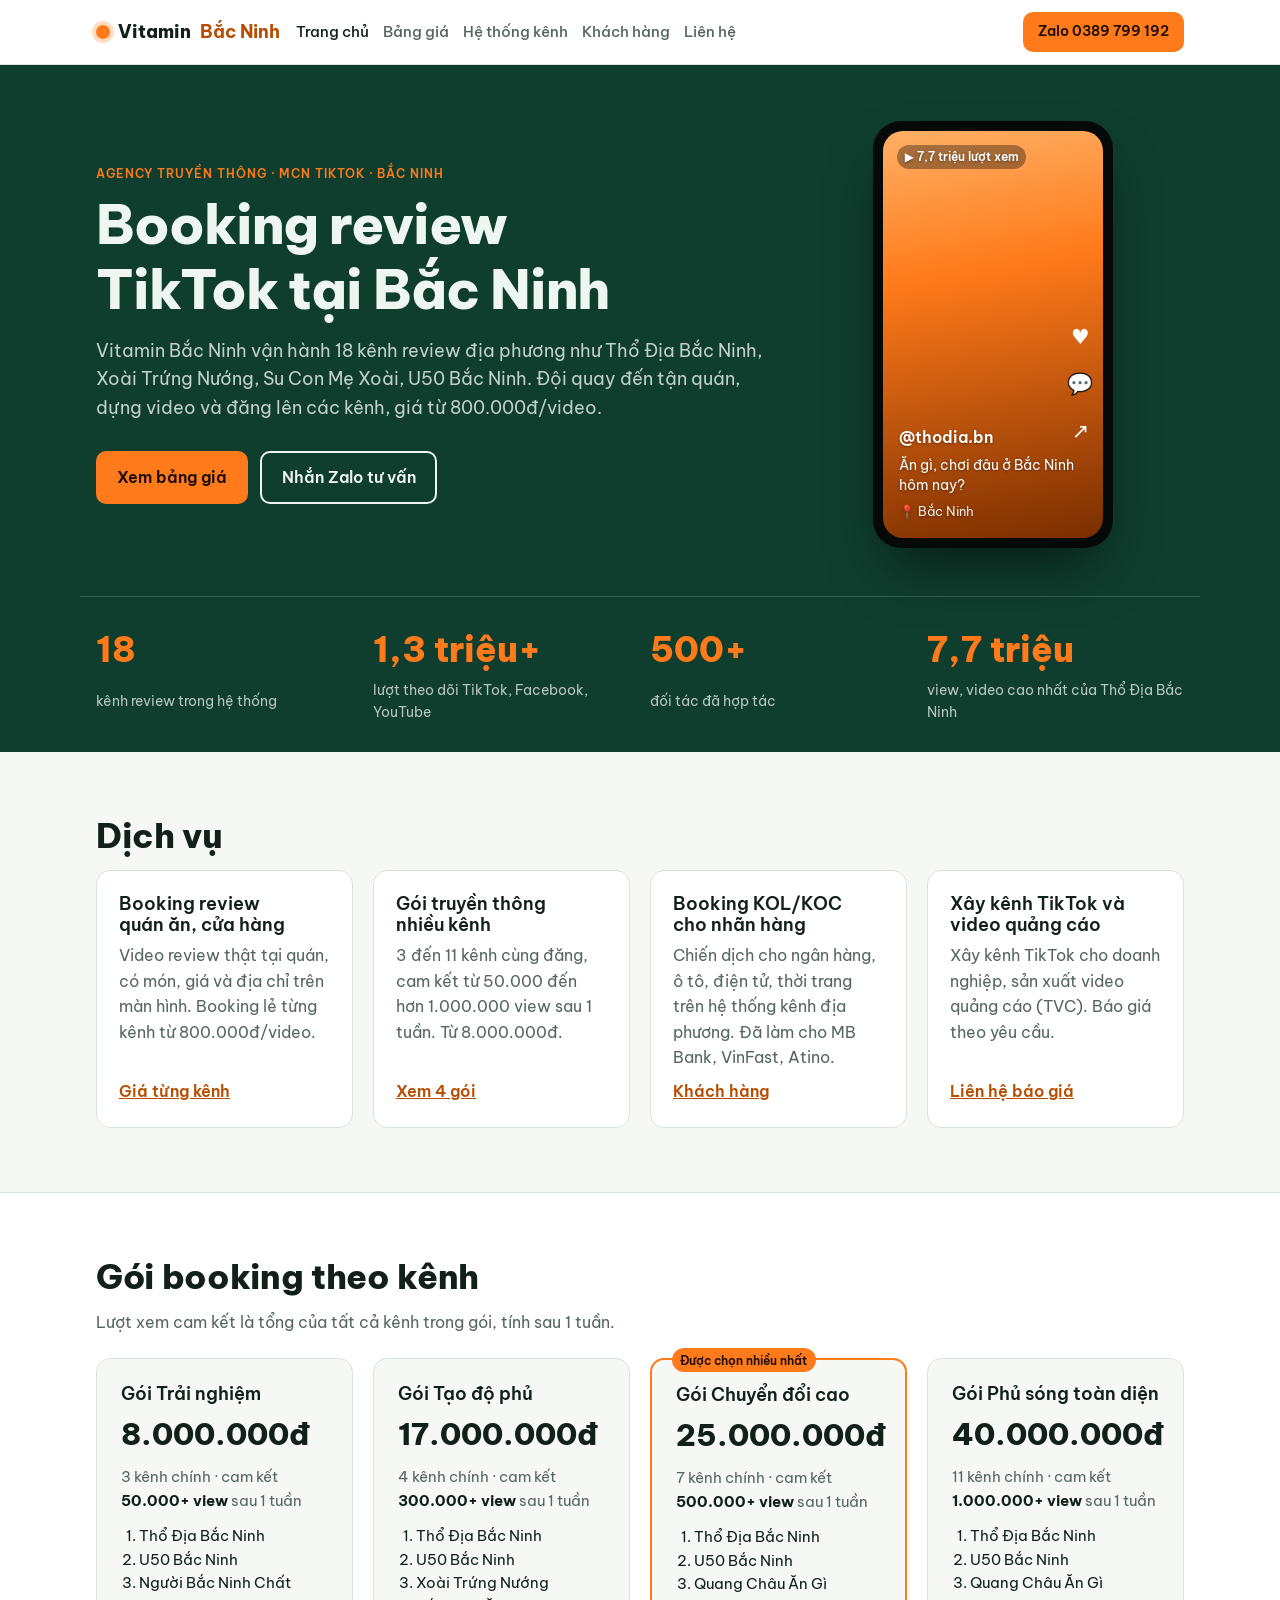
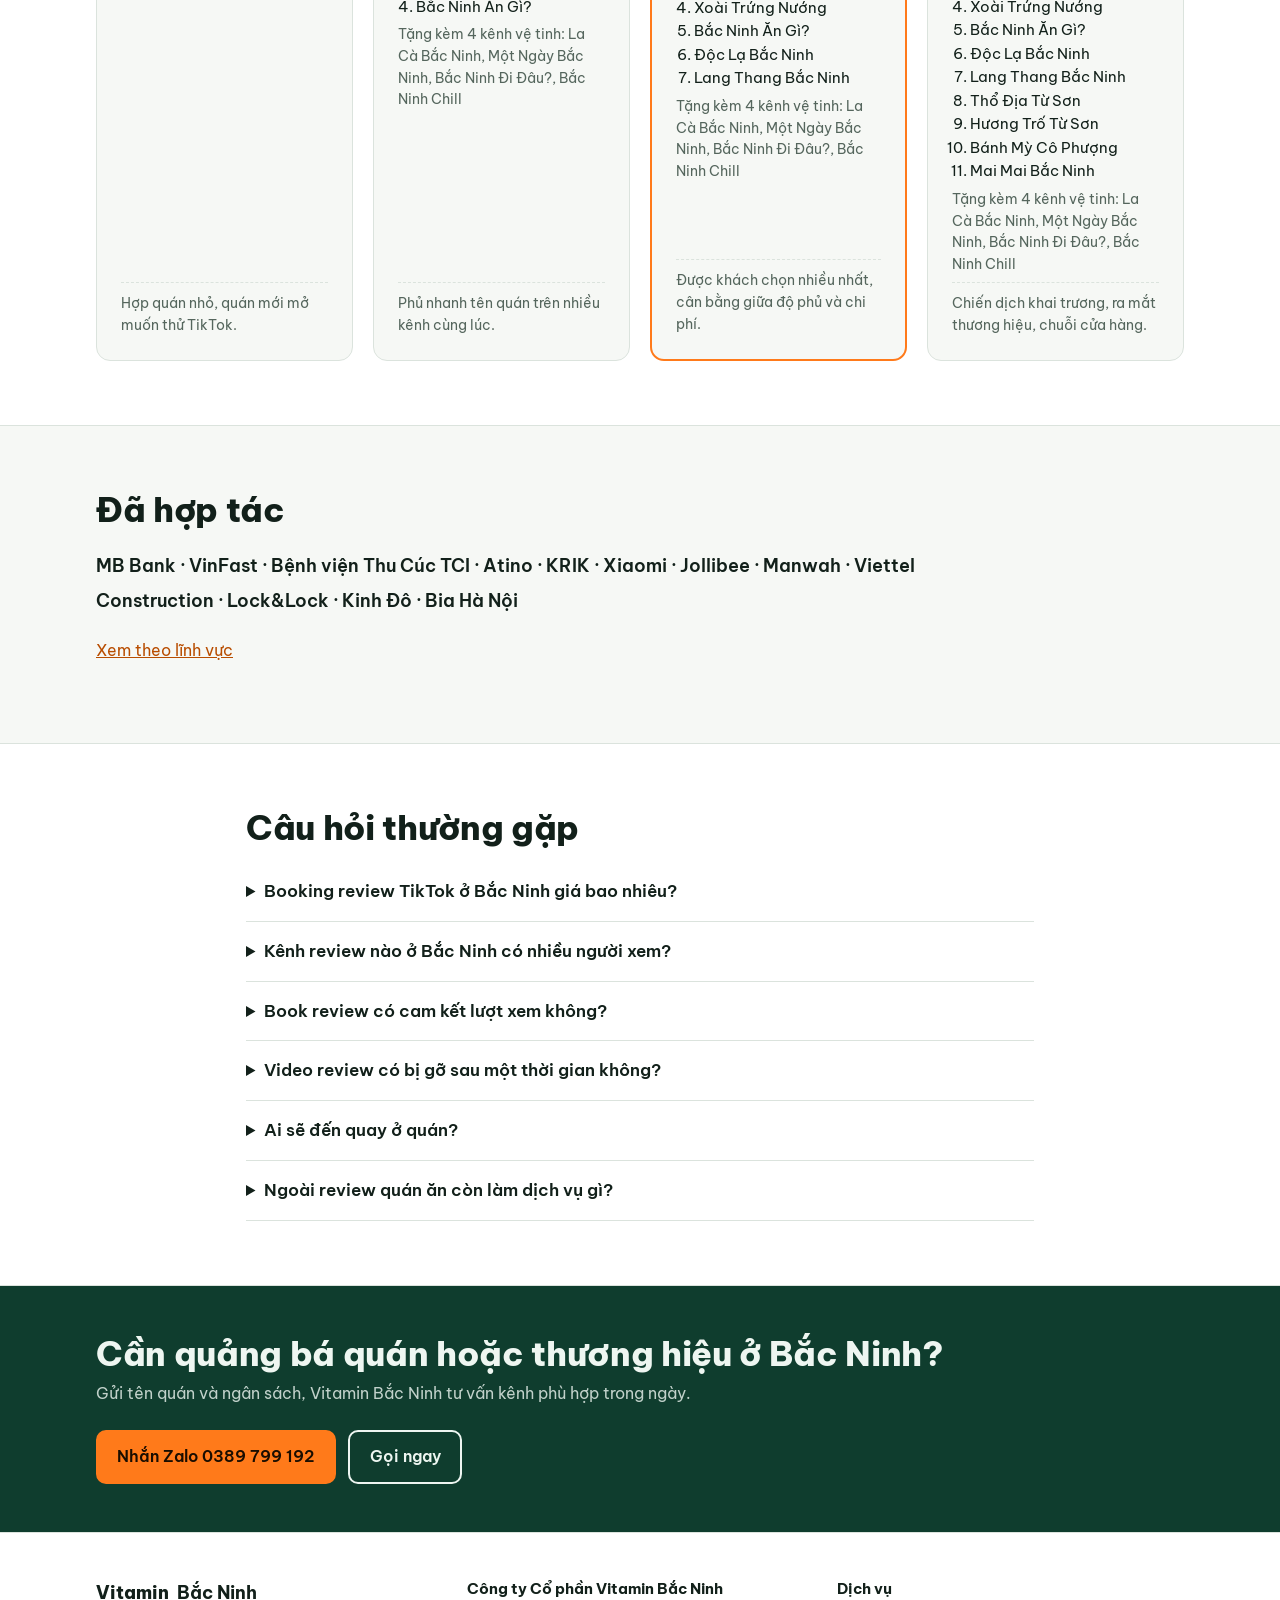
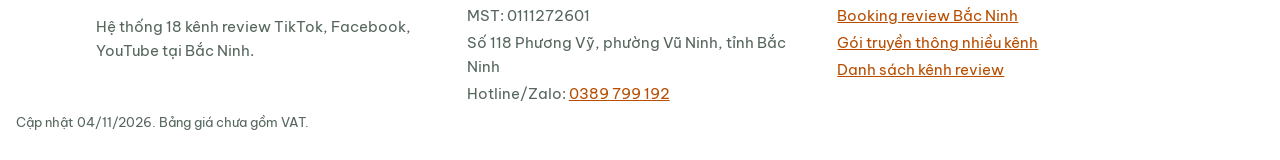
==== index.html @ a38addc0 "Website Vitamin Bắc Ninh: 5 trang, bảng giá, hệ thống kênh, khách hàng, liên hệ Co-Authored-By: Clau" ====
<!doctype html>
<html lang="vi"><head><meta charset="utf-8"><meta name="viewport" content="width=device-width, initial-scale=1, viewport-fit=cover">
<title>Booking review TikTok tại Bắc Ninh | Vitamin Bắc Ninh</title>
<meta name="description" content="Vitamin Bắc Ninh: hệ thống 18 kênh review TikTok tại Bắc Ninh (Thổ Địa Bắc Ninh, Xoài Trứng Nướng, U50). Booking review quán ăn từ 800.000đ, gói nhiều kênh từ 8 triệu. Zalo 0389 799 192.">
<meta name="claude:viewport-fit-sides" content="cover">
<link rel="canonical" href="https://vitaminbacninh.github.io/">
<meta property="og:type" content="website"><meta property="og:title" content="Booking review TikTok tại Bắc Ninh | Vitamin Bắc Ninh"><meta property="og:description" content="Vitamin Bắc Ninh: hệ thống 18 kênh review TikTok tại Bắc Ninh (Thổ Địa Bắc Ninh, Xoài Trứng Nướng, U50). Booking review quán ăn từ 800.000đ, gói nhiều kênh từ 8 triệu. Zalo 0389 799 192."><meta property="og:url" content="https://vitaminbacninh.github.io/"><meta property="og:locale" content="vi_VN">
<link rel="preconnect" href="https://fonts.googleapis.com"><link rel="preconnect" href="https://fonts.gstatic.com" crossorigin><link rel="stylesheet" href="https://fonts.googleapis.com/css2?family=Be+Vietnam+Pro:wght@400;500;600;800&display=swap">
<style>/* Layout: dải ngang toàn chiều rộng, nội dung trong khung 1120px; chữ Be Vietnam Pro */
:root{--bg:#f6f8f5;--panel:#ffffff;--ink:#12201a;--muted:#55665d;--line:#dbe3dd;--green:#0f3d2e;--green-2:#175c44;--citrus:#ff7a1a;--citrus-ink:#b84d00;--on-green:#eef6f1;--font:"Be Vietnam Pro",system-ui,-apple-system,"Segoe UI",Roboto,Arial,sans-serif;color-scheme:light}
@media (prefers-color-scheme:dark){:root:not([data-theme="light"]){--bg:#0d1512;--panel:#14201b;--ink:#e8efea;--muted:#a3b4ab;--line:#26352e;--green:#0b2c21;--green-2:#1f7a5a;--citrus:#ff8a33;--citrus-ink:#ffa45c;--on-green:#e8f3ed;color-scheme:dark}}
:root[data-theme="dark"]{--bg:#0d1512;--panel:#14201b;--ink:#e8efea;--muted:#a3b4ab;--line:#26352e;--green:#0b2c21;--green-2:#1f7a5a;--citrus:#ff8a33;--citrus-ink:#ffa45c;--on-green:#e8f3ed;color-scheme:dark}
*{box-sizing:border-box}
html{-webkit-text-size-adjust:100%}
body{margin:0;background:var(--bg);color:var(--ink);font-family:var(--font);font-size:16px;line-height:1.6}
a{color:var(--citrus-ink)}
a:focus-visible,.btn:focus-visible,summary:focus-visible{outline:2px solid var(--citrus);outline-offset:2px}
.wrap{max-width:1120px;margin:0 auto;padding-left:max(16px,env(safe-area-inset-left,0px));padding-right:max(16px,env(safe-area-inset-right,0px))}
.narrow{max-width:820px}
h1,h2,h3{line-height:1.2;text-wrap:balance;margin:0}
h1{font-size:clamp(2rem,5vw,3.4rem);font-weight:800;letter-spacing:-.02em}
h2{font-size:clamp(1.5rem,3vw,2.1rem);font-weight:800;letter-spacing:-.01em;margin-bottom:.4em}
h3{font-size:1.1rem;font-weight:600}
.eyebrow{text-transform:uppercase;letter-spacing:.08em;font-size:.78rem;font-weight:600;color:var(--citrus-ink);margin:0 0 .6em}
.lead{font-size:1.12rem;color:var(--muted);max-width:62ch;margin:.8em 0 0}
.sub{color:var(--muted);margin:0 0 1.4em;max-width:65ch}
.btn{display:inline-block;background:var(--citrus);color:#1a0d00;font-weight:600;text-decoration:none;padding:.75em 1.2em;border-radius:10px;border:2px solid var(--citrus)}
.btn:hover{filter:brightness(1.05)}
.btn-ghost{background:transparent;color:inherit;border-color:currentColor}
.btn-sm{padding:.45em .9em;font-size:.9rem;white-space:nowrap}
.top{position:sticky;top:env(safe-area-inset-top,0px);z-index:5;background:var(--panel);border-bottom:1px solid var(--line)}
body::before{content:"";position:fixed;inset:0 0 auto;height:env(safe-area-inset-top,0px);z-index:10;background:var(--panel)}
.top-in{display:flex;align-items:center;gap:16px;padding-block:12px;flex-wrap:wrap}
.logo{font-weight:800;font-size:1.15rem;color:var(--ink);text-decoration:none;display:inline-flex;align-items:center;gap:.45em;margin:0}
.logo b{color:var(--citrus-ink)}
.dot{width:14px;height:14px;border-radius:50%;background:var(--citrus);box-shadow:0 0 0 4px color-mix(in srgb,var(--citrus) 25%,transparent)}
.top nav{display:flex;gap:4px 14px;flex-wrap:wrap;flex:1;min-width:0}
.top nav a{white-space:nowrap;color:var(--muted);text-decoration:none;font-weight:500;font-size:.95rem}
.top nav a[aria-current="page"],.top nav a:hover{color:var(--ink)}
@media (max-width:720px){.top-in{gap:8px 12px}.top nav{order:3;flex-basis:100%;overflow-x:auto;flex-wrap:nowrap;padding-bottom:4px}.top-in .btn-sm{margin-left:auto;font-size:.82rem;padding:.4em .7em}.logo{font-size:1rem}}
.hero{background:var(--green);color:var(--on-green);padding-block:56px 0}
.hero-in{display:grid;grid-template-columns:minmax(0,1.4fr) minmax(0,.8fr);gap:40px;align-items:center}
.hero .lead{color:color-mix(in srgb,var(--on-green) 80%,transparent)}
.hero .eyebrow{color:var(--citrus)}
.hero-act{display:flex;gap:12px;flex-wrap:wrap;margin-top:28px}
.hero .btn-ghost{color:var(--on-green)}
.phone{justify-self:center;width:min(240px,100%);aspect-ratio:9/16;max-width:100%;border-radius:28px;padding:10px;background:#050a08;box-shadow:0 30px 60px -20px rgba(0,0,0,.6)}
.phone-screen{position:relative;height:100%;border-radius:20px;background:linear-gradient(170deg,#ffb066 0%,#ff7a1a 35%,#7a2e00 100%);color:#fff;padding:16px;display:flex;flex-direction:column;justify-content:flex-end;gap:6px;overflow:hidden}
.phone-screen p{margin:0;text-shadow:0 1px 3px rgba(0,0,0,.4)}
.ph-handle{font-weight:600}.ph-cap{font-size:.9rem;line-height:1.35}.ph-loc{font-size:.8rem;opacity:.9}
.ph-views{position:absolute;top:14px;left:14px;font-size:.75rem;font-weight:600;background:rgba(0,0,0,.35);padding:.2em .6em;border-radius:999px}
.ph-side{position:absolute;right:10px;bottom:90px;list-style:none;margin:0;padding:0;display:grid;gap:14px;font-size:1.3rem;text-align:center}
.stats{list-style:none;margin:48px auto 0;padding:24px max(16px,env(safe-area-inset-right,0px)) 28px max(16px,env(safe-area-inset-left,0px));max-width:1120px;display:grid;grid-template-columns:repeat(4,minmax(0,1fr));gap:20px;border-top:1px solid color-mix(in srgb,var(--on-green) 18%,transparent)}
.stats li{display:grid;gap:2px}
.stats b{font-size:clamp(1.5rem,3vw,2.2rem);font-weight:800;color:var(--citrus);font-variant-numeric:tabular-nums}
.stats span{font-size:.88rem;color:color-mix(in srgb,var(--on-green) 75%,transparent)}
@media (max-width:820px){.hero-in{grid-template-columns:1fr}.phone{width:200px}.stats{grid-template-columns:repeat(2,minmax(0,1fr))}}
.sec{padding-block:64px}
.sec.alt{background:var(--panel);border-block:1px solid var(--line)}
.pagehead{background:var(--green);color:var(--on-green);padding-block:56px 48px}
.pagehead .lead{color:color-mix(in srgb,var(--on-green) 80%,transparent)}
.pagehead .eyebrow{color:var(--citrus)}
.svc{display:grid;grid-template-columns:repeat(auto-fit,minmax(min(100%,240px),1fr));gap:20px}
.svc article{display:flex;flex-direction:column;gap:8px;padding:22px;border:1px solid var(--line);border-radius:14px;background:var(--panel)}
.sec.alt .svc article{background:var(--bg)}
.svc p{margin:0;color:var(--muted)}
.svc a{margin-top:auto;font-weight:600}
.pkgs{display:grid;grid-template-columns:repeat(auto-fit,minmax(min(100%,240px),1fr));gap:20px;align-items:stretch}
.pkg{position:relative;display:flex;flex-direction:column;gap:6px;padding:24px;border:1px solid var(--line);border-radius:14px;background:var(--bg)}
.sec:not(.alt) .pkg{background:var(--panel)}
.pkg.hot{border:2px solid var(--citrus)}
.tag{position:absolute;top:-12px;left:20px;background:var(--citrus);color:#1a0d00;font-size:.75rem;font-weight:600;padding:.2em .7em;border-radius:999px}
.price{font-size:1.9rem;font-weight:800;margin:0;font-variant-numeric:tabular-nums}
.meta{margin:0;color:var(--muted);font-size:.92rem}
.meta b{color:var(--ink)}
.chans{margin:.4em 0 0;padding-left:1.2em;font-size:.92rem}
.sat,.note{margin:0;font-size:.85rem;color:var(--muted)}
.note{margin-top:auto;padding-top:10px;border-top:1px dashed var(--line)}
.brands{font-size:1.15rem;font-weight:600;line-height:1.9;max-width:900px}
.faq details{border-bottom:1px solid var(--line);padding:16px 0}
.faq summary{cursor:pointer;font-weight:600;font-size:1.05rem}
.faq p{margin:.6em 0 0;color:var(--muted)}
.cta{background:var(--green);color:var(--on-green);padding-block:48px}
.cta-in{display:flex;gap:24px;align-items:center;justify-content:space-between;flex-wrap:wrap}
.cta h2{margin:0}.cta p{margin:.4em 0 0;color:color-mix(in srgb,var(--on-green) 80%,transparent)}
.cta-act{display:flex;gap:12px;flex-wrap:wrap}
.cta .btn-ghost{color:var(--on-green)}
.tbl{overflow-x:auto;border:1px solid var(--line);border-radius:12px;background:var(--panel)}
table{border-collapse:collapse;width:100%;font-size:.95rem}
th,td{padding:10px 14px;text-align:left;border-bottom:1px solid var(--line);vertical-align:top}
th{font-weight:600;color:var(--muted);font-size:.85rem;background:var(--bg);white-space:nowrap}
tbody tr:last-child td{border-bottom:0}
.num{text-align:right;font-variant-numeric:tabular-nums;white-space:nowrap}
.steps{list-style:none;counter-reset:s;margin:0;padding:0;display:grid;grid-template-columns:repeat(auto-fit,minmax(min(100%,220px),1fr));gap:20px}
.steps li{counter-increment:s;display:grid;gap:6px;padding:20px;border-left:3px solid var(--citrus);background:var(--panel)}
.steps li::before{content:"Bước " counter(s);font-size:.78rem;font-weight:600;color:var(--citrus-ink);text-transform:uppercase;letter-spacing:.06em}
.steps span{color:var(--muted)}
.feat{display:grid;grid-template-columns:repeat(auto-fit,minmax(min(100%,220px),1fr));gap:20px;margin-bottom:48px}
.feat article{padding:20px;border:1px solid var(--line);border-radius:14px;background:var(--panel)}
.feat p{margin:.3em 0 0;color:var(--muted);font-size:.92rem}
.big{font-size:2rem;font-weight:800;color:var(--ink)!important;margin:.2em 0!important;font-variant-numeric:tabular-nums}
.contact{display:grid;grid-template-columns:repeat(auto-fit,minmax(min(100%,240px),1fr));gap:20px;margin-bottom:40px}
.card{padding:22px;border:1px solid var(--line);border-radius:14px;background:var(--panel)}
.card p{margin:.4em 0 0}
.big a{color:inherit;text-decoration:none}
.list{padding-left:1.2em}
.foot{background:var(--panel);border-top:1px solid var(--line);padding-block:40px 24px;font-size:.92rem;color:var(--muted)}
.foot-in{display:grid;grid-template-columns:repeat(auto-fit,minmax(min(100%,240px),1fr));gap:24px}
.foot p{margin:.25em 0}.foot b{color:var(--ink)}
.fine{margin-top:24px;font-size:.8rem}
@media (prefers-reduced-motion:no-preference){.btn{transition:filter .15s}}
</style>
<script type="application/ld+json">{"@context": "https://schema.org", "@type": ["LocalBusiness", "ProfessionalService"], "@id": "https://vitaminbacninh.github.io/#org", "name": "Vitamin Bắc Ninh", "legalName": "Công ty Cổ phần Vitamin Bắc Ninh", "taxID": "0111272601", "url": "https://vitaminbacninh.github.io/", "telephone": "+84389799192", "description": "Vitamin Bắc Ninh vận hành hệ thống 18 kênh review TikTok, Facebook, YouTube tại Bắc Ninh, nhận booking review quán ăn, cửa hàng, booking KOL/KOC, xây kênh và sản xuất video quảng cáo.", "address": {"@type": "PostalAddress", "streetAddress": "Số 118 Phương Vỹ, phường Vũ Ninh", "addressRegion": "Bắc Ninh", "addressCountry": "VN"}, "areaServed": ["Bắc Ninh", "Từ Sơn", "Tiên Du", "Yên Phong", "Quế Võ", "Việt Yên"], "priceRange": "800.000đ – 40.000.000đ", "sameAs": ["https://www.tiktok.com/@thodia.bn", "https://www.tiktok.com/@bacninhangii"]}</script>
<script type="application/ld+json">{"@context": "https://schema.org", "@type": "FAQPage", "mainEntity": [{"@type": "Question", "name": "Booking review TikTok ở Bắc Ninh giá bao nhiêu?", "acceptedAnswer": {"@type": "Answer", "text": "Tại Vitamin Bắc Ninh, booking lẻ một kênh từ 800.000đ đến 10.000.000đ/video tùy độ lớn của kênh. Kênh lớn nhất là Thổ Địa Bắc Ninh, 6.000.000đ/video. Gói nhiều kênh cùng đăng từ 8.000.000đ (3 kênh) đến 40.000.000đ (11 kênh chính và 4 kênh vệ tinh)."}}, {"@type": "Question", "name": "Kênh review nào ở Bắc Ninh có nhiều người xem?", "acceptedAnswer": {"@type": "Answer", "text": "Hệ thống Vitamin Bắc Ninh có các kênh Thổ Địa Bắc Ninh (203K follower TikTok, 250K Facebook), Xoài Trứng Nướng (309K TikTok), Su Con Mẹ Xoài (163K TikTok) và U50 Bắc Ninh. Thổ Địa Bắc Ninh có 25 video trên 1 triệu lượt xem, video cao nhất 7,7 triệu lượt xem."}}, {"@type": "Question", "name": "Book review có cam kết lượt xem không?", "acceptedAnswer": {"@type": "Answer", "text": "Có, với booking theo gói. Lượt xem cam kết là tổng của tất cả kênh trong gói, tính sau 1 tuần: gói 8 triệu từ 50.000 view, gói 17 triệu từ 300.000 view, gói 25 triệu từ 500.000 view, gói 40 triệu từ 1.000.000 view."}}, {"@type": "Question", "name": "Video review có bị gỡ sau một thời gian không?", "acceptedAnswer": {"@type": "Answer", "text": "Không. Video đăng trên kênh được giữ lâu dài, người xem vẫn tìm thấy quán qua video sau nhiều tháng."}}, {"@type": "Question", "name": "Ai sẽ đến quay ở quán?", "acceptedAnswer": {"@type": "Answer", "text": "Đội quay của Vitamin Bắc Ninh đến tận quán, quay món ăn, không gian, giá và đường đến, sau đó dựng video và đăng lên các kênh đã chọn. Chủ quán duyệt video trước khi đăng."}}, {"@type": "Question", "name": "Ngoài review quán ăn còn làm dịch vụ gì?", "acceptedAnswer": {"@type": "Answer", "text": "Vitamin Bắc Ninh nhận booking KOL/KOC cho nhãn hàng, xây kênh TikTok cho doanh nghiệp và sản xuất video quảng cáo (TVC). Liên hệ hotline/Zalo 0389 799 192 để nhận báo giá."}}]}</script>
</head><body>
<header class="top"><div class="wrap top-in">
<a class="logo" href="index.html"><span class="dot" aria-hidden="true"></span>Vitamin <b>Bắc Ninh</b></a>
<nav aria-label="Menu chính"><a href="index.html" aria-current="page">Trang chủ</a><a href="bang-gia.html">Bảng giá</a><a href="he-thong-kenh.html">Hệ thống kênh</a><a href="khach-hang.html">Khách hàng</a><a href="lien-he.html">Liên hệ</a></nav>
<a class="btn btn-sm" href="https://zalo.me/0389799192" rel="noopener">Zalo 0389 799 192</a>
</div></header>
<main><section class="hero"><div class="wrap hero-in">
<div class="hero-copy">
<p class="eyebrow">Agency truyền thông · MCN TikTok · Bắc Ninh</p>
<h1>Booking review TikTok tại Bắc Ninh</h1>
<p class="lead">Vitamin Bắc Ninh vận hành 18 kênh review địa phương như Thổ Địa Bắc Ninh, Xoài Trứng Nướng, Su Con Mẹ Xoài, U50 Bắc Ninh. Đội quay đến tận quán, dựng video và đăng lên các kênh, giá từ 800.000đ/video.</p>
<div class="hero-act"><a class="btn" href="bang-gia.html">Xem bảng giá</a><a class="btn btn-ghost" href="https://zalo.me/0389799192" rel="noopener">Nhắn Zalo tư vấn</a></div>
</div>
<div class="phone" aria-hidden="true"><div class="phone-screen">
<p class="ph-handle">@thodia.bn</p>
<p class="ph-cap">Ăn gì, chơi đâu ở Bắc Ninh hôm nay?</p>
<p class="ph-loc">📍 Bắc Ninh</p>
<ul class="ph-side"><li>♥</li><li>💬</li><li>↗</li></ul>
<p class="ph-views">▶ 7,7 triệu lượt xem</p>
</div></div>
</div><ul class="stats">
<li><b>18</b><span>kênh review trong hệ thống</span></li>
<li><b>1,3 triệu+</b><span>lượt theo dõi TikTok, Facebook, YouTube</span></li>
<li><b>500+</b><span>đối tác đã hợp tác</span></li>
<li><b>7,7 triệu</b><span>view, video cao nhất của Thổ Địa Bắc Ninh</span></li>
</ul></section>

<section class="sec"><div class="wrap">
<h2>Dịch vụ</h2>
<div class="svc">
<article><h3>Booking review quán ăn, cửa hàng</h3><p>Video review thật tại quán, có món, giá và địa chỉ trên màn hình. Booking lẻ từng kênh từ 800.000đ/video.</p><a href="bang-gia.html#le">Giá từng kênh</a></article>
<article><h3>Gói truyền thông nhiều kênh</h3><p>3 đến 11 kênh cùng đăng, cam kết từ 50.000 đến hơn 1.000.000 view sau 1 tuần. Từ 8.000.000đ.</p><a href="bang-gia.html#goi">Xem 4 gói</a></article>
<article><h3>Booking KOL/KOC cho nhãn hàng</h3><p>Chiến dịch cho ngân hàng, ô tô, điện tử, thời trang trên hệ thống kênh địa phương. Đã làm cho MB Bank, VinFast, Atino.</p><a href="khach-hang.html">Khách hàng</a></article>
<article><h3>Xây kênh TikTok và video quảng cáo</h3><p>Xây kênh TikTok cho doanh nghiệp, sản xuất video quảng cáo (TVC). Báo giá theo yêu cầu.</p><a href="lien-he.html">Liên hệ báo giá</a></article>
</div></div></section>

<section class="sec alt" id="goi"><div class="wrap">
<h2>Gói booking theo kênh</h2>
<p class="sub">Lượt xem cam kết là tổng của tất cả kênh trong gói, tính sau 1 tuần.</p>
<div class="pkgs"><article class="pkg">
<h3>Gói Trải nghiệm</h3>
<p class="price">8.000.000đ</p>
<p class="meta">3 kênh chính · cam kết <b>50.000+ view</b> sau 1 tuần</p>
<ol class="chans"><li>Thổ Địa Bắc Ninh</li><li>U50 Bắc Ninh</li><li>Người Bắc Ninh Chất</li></ol>
<p class="note">Hợp quán nhỏ, quán mới mở muốn thử TikTok.</p>
</article><article class="pkg">
<h3>Gói Tạo độ phủ</h3>
<p class="price">17.000.000đ</p>
<p class="meta">4 kênh chính · cam kết <b>300.000+ view</b> sau 1 tuần</p>
<ol class="chans"><li>Thổ Địa Bắc Ninh</li><li>U50 Bắc Ninh</li><li>Xoài Trứng Nướng</li><li>Bắc Ninh Ăn Gì?</li></ol><p class="sat">Tặng kèm 4 kênh vệ tinh: La Cà Bắc Ninh, Một Ngày Bắc Ninh, Bắc Ninh Đi Đâu?, Bắc Ninh Chill</p>
<p class="note">Phủ nhanh tên quán trên nhiều kênh cùng lúc.</p>
</article><article class="pkg hot"><span class="tag">Được chọn nhiều nhất</span>
<h3>Gói Chuyển đổi cao</h3>
<p class="price">25.000.000đ</p>
<p class="meta">7 kênh chính · cam kết <b>500.000+ view</b> sau 1 tuần</p>
<ol class="chans"><li>Thổ Địa Bắc Ninh</li><li>U50 Bắc Ninh</li><li>Quang Châu Ăn Gì</li><li>Xoài Trứng Nướng</li><li>Bắc Ninh Ăn Gì?</li><li>Độc Lạ Bắc Ninh</li><li>Lang Thang Bắc Ninh</li></ol><p class="sat">Tặng kèm 4 kênh vệ tinh: La Cà Bắc Ninh, Một Ngày Bắc Ninh, Bắc Ninh Đi Đâu?, Bắc Ninh Chill</p>
<p class="note">Được khách chọn nhiều nhất, cân bằng giữa độ phủ và chi phí.</p>
</article><article class="pkg">
<h3>Gói Phủ sóng toàn diện</h3>
<p class="price">40.000.000đ</p>
<p class="meta">11 kênh chính · cam kết <b>1.000.000+ view</b> sau 1 tuần</p>
<ol class="chans"><li>Thổ Địa Bắc Ninh</li><li>U50 Bắc Ninh</li><li>Quang Châu Ăn Gì</li><li>Xoài Trứng Nướng</li><li>Bắc Ninh Ăn Gì?</li><li>Độc Lạ Bắc Ninh</li><li>Lang Thang Bắc Ninh</li><li>Thổ Địa Từ Sơn</li><li>Hương Trố Từ Sơn</li><li>Bánh Mỳ Cô Phượng</li><li>Mai Mai Bắc Ninh</li></ol><p class="sat">Tặng kèm 4 kênh vệ tinh: La Cà Bắc Ninh, Một Ngày Bắc Ninh, Bắc Ninh Đi Đâu?, Bắc Ninh Chill</p>
<p class="note">Chiến dịch khai trương, ra mắt thương hiệu, chuỗi cửa hàng.</p>
</article></div>
</div></section>

<section class="sec"><div class="wrap">
<h2>Đã hợp tác</h2>
<p class="brands">MB Bank · VinFast · Bệnh viện Thu Cúc TCI · Atino · KRIK · Xiaomi · Jollibee · Manwah · Viettel Construction · Lock&amp;Lock · Kinh Đô · Bia Hà Nội</p>
<p><a href="khach-hang.html">Xem theo lĩnh vực</a></p>
</div></section>

<section class="sec alt"><div class="wrap narrow">
<h2>Câu hỏi thường gặp</h2>
<div class="faq"><details><summary>Booking review TikTok ở Bắc Ninh giá bao nhiêu?</summary><p>Tại Vitamin Bắc Ninh, booking lẻ một kênh từ 800.000đ đến 10.000.000đ/video tùy độ lớn của kênh. Kênh lớn nhất là Thổ Địa Bắc Ninh, 6.000.000đ/video. Gói nhiều kênh cùng đăng từ 8.000.000đ (3 kênh) đến 40.000.000đ (11 kênh chính và 4 kênh vệ tinh).</p></details><details><summary>Kênh review nào ở Bắc Ninh có nhiều người xem?</summary><p>Hệ thống Vitamin Bắc Ninh có các kênh Thổ Địa Bắc Ninh (203K follower TikTok, 250K Facebook), Xoài Trứng Nướng (309K TikTok), Su Con Mẹ Xoài (163K TikTok) và U50 Bắc Ninh. Thổ Địa Bắc Ninh có 25 video trên 1 triệu lượt xem, video cao nhất 7,7 triệu lượt xem.</p></details><details><summary>Book review có cam kết lượt xem không?</summary><p>Có, với booking theo gói. Lượt xem cam kết là tổng của tất cả kênh trong gói, tính sau 1 tuần: gói 8 triệu từ 50.000 view, gói 17 triệu từ 300.000 view, gói 25 triệu từ 500.000 view, gói 40 triệu từ 1.000.000 view.</p></details><details><summary>Video review có bị gỡ sau một thời gian không?</summary><p>Không. Video đăng trên kênh được giữ lâu dài, người xem vẫn tìm thấy quán qua video sau nhiều tháng.</p></details><details><summary>Ai sẽ đến quay ở quán?</summary><p>Đội quay của Vitamin Bắc Ninh đến tận quán, quay món ăn, không gian, giá và đường đến, sau đó dựng video và đăng lên các kênh đã chọn. Chủ quán duyệt video trước khi đăng.</p></details><details><summary>Ngoài review quán ăn còn làm dịch vụ gì?</summary><p>Vitamin Bắc Ninh nhận booking KOL/KOC cho nhãn hàng, xây kênh TikTok cho doanh nghiệp và sản xuất video quảng cáo (TVC). Liên hệ hotline/Zalo 0389 799 192 để nhận báo giá.</p></details></div>
</div></section>
<section class="cta"><div class="wrap cta-in">
<div><h2>Cần quảng bá quán hoặc thương hiệu ở Bắc Ninh?</h2><p>Gửi tên quán và ngân sách, Vitamin Bắc Ninh tư vấn kênh phù hợp trong ngày.</p></div>
<div class="cta-act"><a class="btn" href="https://zalo.me/0389799192" rel="noopener">Nhắn Zalo 0389 799 192</a><a class="btn btn-ghost" href="tel:+84389799192">Gọi ngay</a></div>
</div></section></main>
<footer class="foot"><div class="wrap foot-in">
<div><p class="logo">Vitamin <b>Bắc Ninh</b></p><p>Hệ thống 18 kênh review TikTok, Facebook, YouTube tại Bắc Ninh.</p></div>
<div><p><b>Công ty Cổ phần Vitamin Bắc Ninh</b></p><p>MST: 0111272601</p><p>Số 118 Phương Vỹ, phường Vũ Ninh, tỉnh Bắc Ninh</p><p>Hotline/Zalo: <a href="tel:+84389799192">0389 799 192</a></p></div>
<div><p><b>Dịch vụ</b></p><p><a href="bang-gia.html">Booking review Bắc Ninh</a></p><p><a href="bang-gia.html#goi">Gói truyền thông nhiều kênh</a></p><p><a href="he-thong-kenh.html">Danh sách kênh review</a></p></div>
</div><p class="wrap fine">Cập nhật 04/11/2026. Bảng giá chưa gồm VAT.</p></footer>
</body></html>
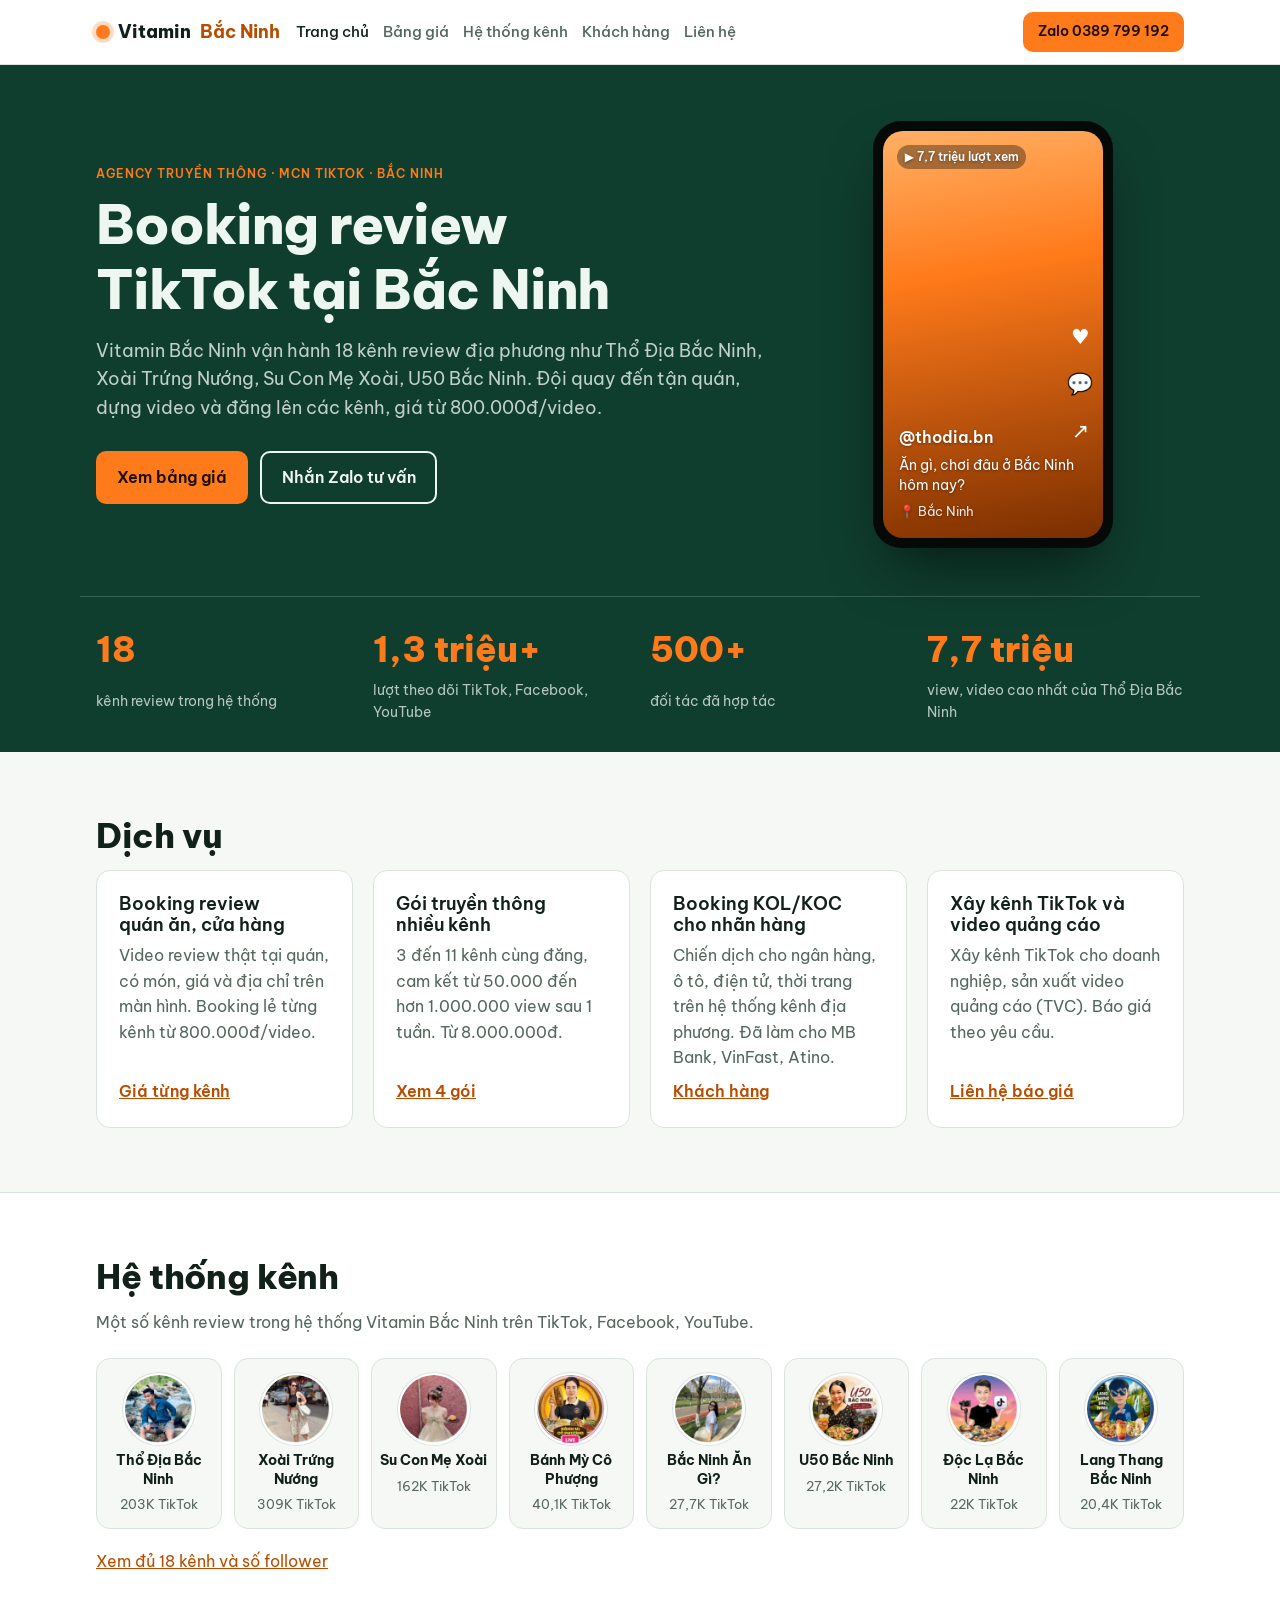
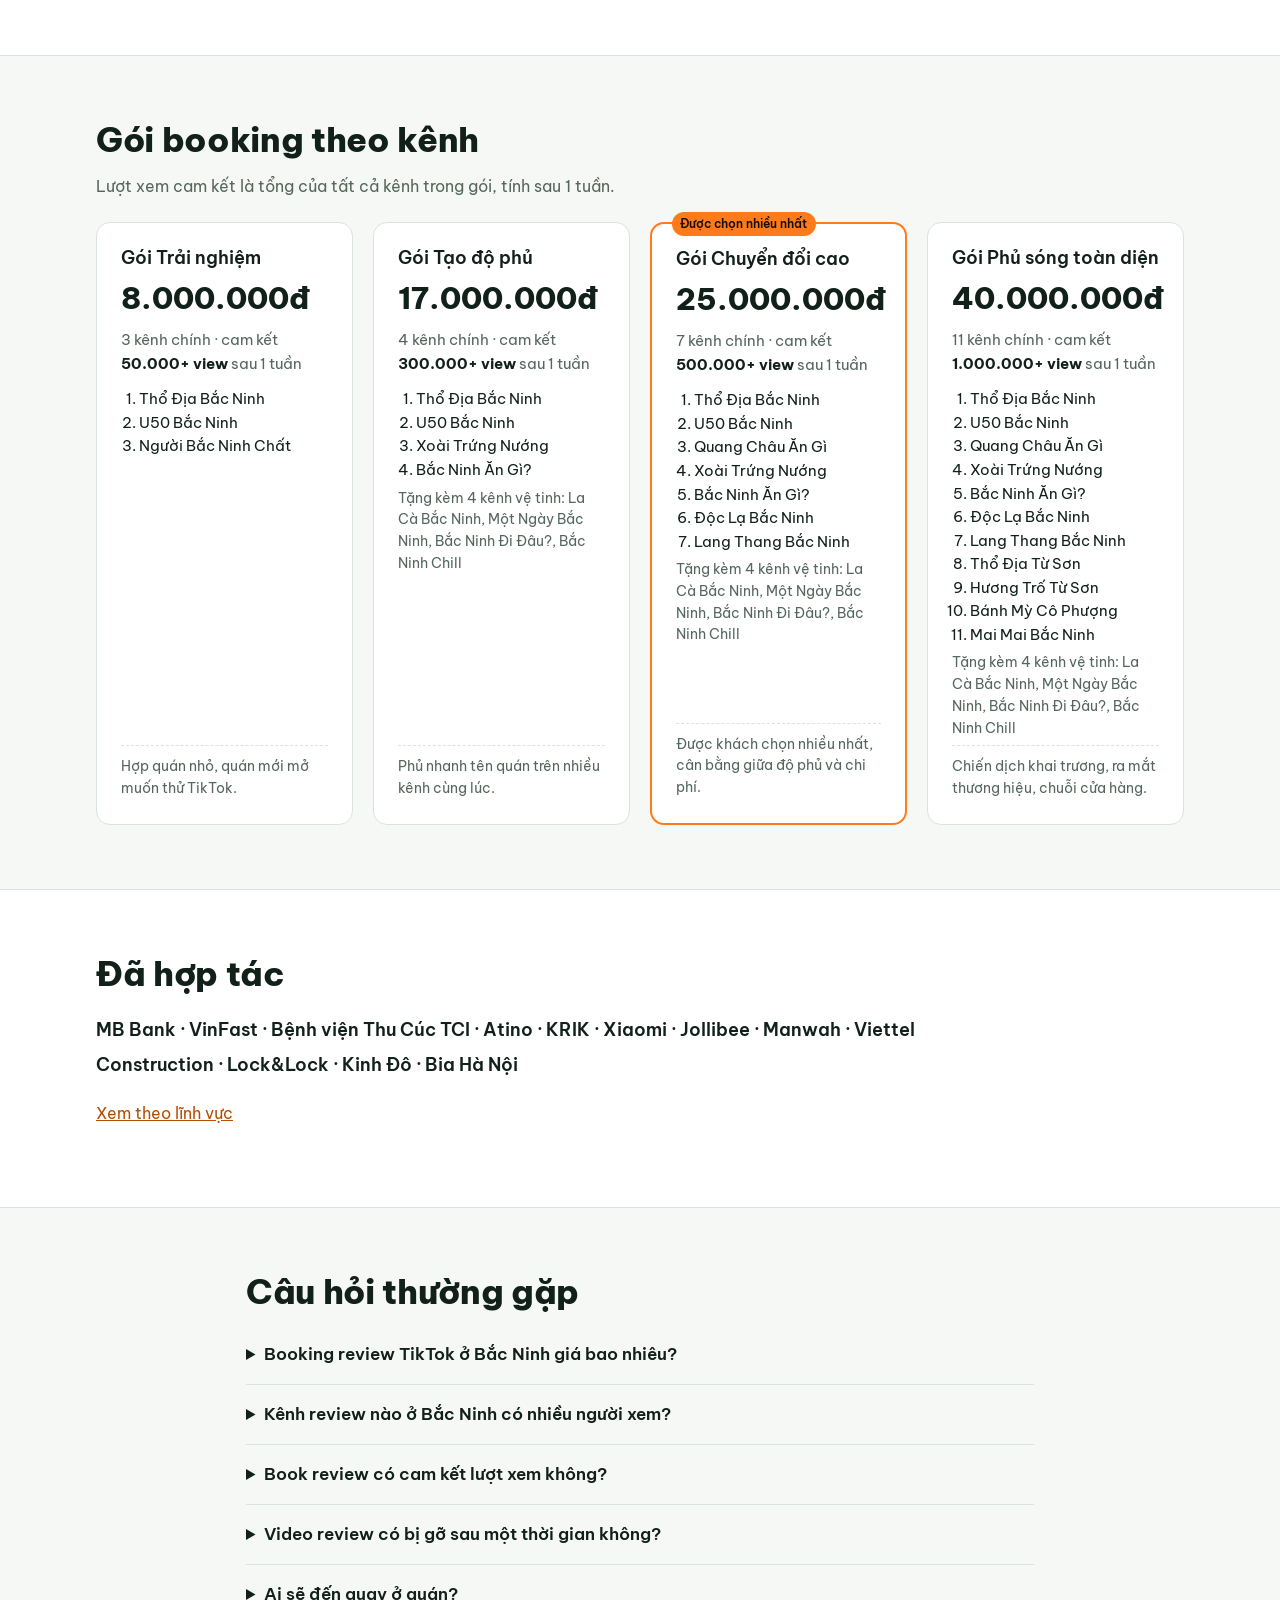
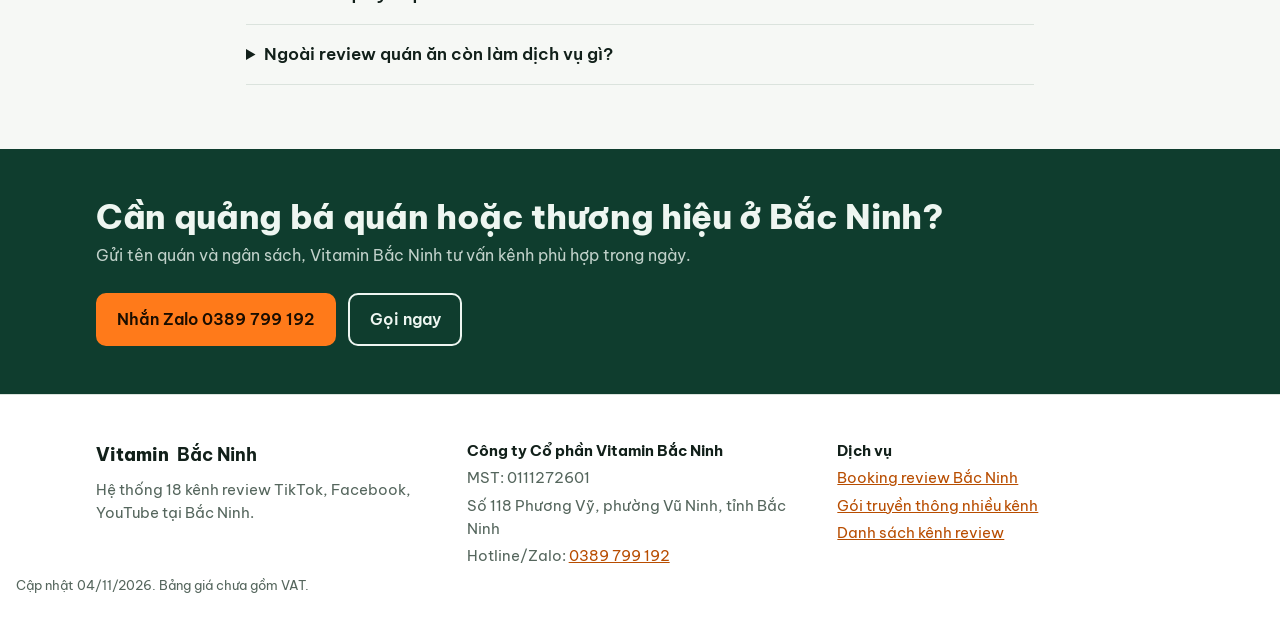
==== commit dc667709: "Thêm ảnh đại diện và link TikTok, Facebook, YouTube cho hệ thống kênh Co-Authored-By: Claude Opus 5." ====
--- a/index.html
+++ b/index.html
@@ -109,9 +109,39 @@
 .foot p{margin:.25em 0}.foot b{color:var(--ink)}
 .fine{margin-top:24px;font-size:.8rem}
 @media (prefers-reduced-motion:no-preference){.btn{transition:filter .15s}}
+/* Thẻ kênh: ảnh đại diện + số follower từng nền tảng */
+.av{width:72px;height:72px;border-radius:50%;object-fit:cover;flex:none;background:var(--line);border:2px solid var(--panel);box-shadow:0 0 0 1px var(--line)}
+.av-ph{display:inline-grid;place-items:center;font-weight:800;font-size:1.3rem;color:var(--on-green);background:var(--green-2)}
+.chs{display:grid;grid-template-columns:repeat(auto-fill,minmax(min(100%,260px),1fr));gap:16px}
+.ch{display:flex;flex-direction:column;gap:12px;padding:18px;border:1px solid var(--line);border-radius:14px;background:var(--panel)}
+.ch-top{display:flex;gap:14px;align-items:center;min-width:0}
+.ch-top>div{min-width:0}
+.ch h3{font-size:1.05rem}
+.handle,.grp{margin:0;font-size:.85rem;color:var(--muted);overflow-wrap:anywhere}
+.grp{font-size:.8rem}
+.plats{list-style:none;margin:0;padding:0;display:grid;gap:6px}
+.plats a,.plats .nolink{display:flex;justify-content:space-between;align-items:center;gap:8px;padding:6px 10px;border-radius:8px;background:var(--bg);color:var(--ink);text-decoration:none;font-size:.92rem}
+.plats a:hover{box-shadow:inset 0 0 0 1px var(--citrus)}
+.plats b{font-variant-numeric:tabular-nums}
+.pl{display:inline-flex;align-items:center;gap:6px;font-weight:500}
+.pl::before{content:"";width:10px;height:10px;border-radius:3px;background:var(--muted)}
+.pl.tt::before{background:#111;box-shadow:2px 0 0 #25f4ee,-2px 0 0 #fe2c55}
+.pl.fb::before{background:#1877f2}
+.pl.yt::before{background:#ff0000}
+.plats a .pl::after{content:"↗";font-size:.75rem;color:var(--muted)}
+.soon{margin:0;font-size:.88rem;color:var(--muted);padding:6px 10px;border-radius:8px;background:var(--bg)}
+.ch-price{margin:auto 0 0;padding-top:10px;border-top:1px dashed var(--line);font-weight:700;font-variant-numeric:tabular-nums}
+.ch-price span{font-weight:400;color:var(--muted);font-size:.88rem}
+.strip{list-style:none;margin:0 0 20px;padding:0;display:grid;grid-template-columns:repeat(8,minmax(0,1fr));gap:12px}
+.strip a{height:100%;display:flex;flex-direction:column;align-items:center;text-align:center;gap:6px;padding:14px 8px;border-radius:14px;text-decoration:none;color:var(--ink);background:var(--bg);border:1px solid var(--line)}
+.strip a:hover{border-color:var(--citrus)}
+.strip b{font-size:.88rem;line-height:1.3}
+.strip span{font-size:.8rem;color:var(--muted)}
+@media (max-width:1000px){.strip{grid-template-columns:repeat(4,minmax(0,1fr))}}
+@media (max-width:520px){.strip{gap:8px}.strip a{padding:10px 4px}.strip .av{width:56px;height:56px}.strip b{font-size:.78rem}.strip span{font-size:.72rem}}
 </style>
-<script type="application/ld+json">{"@context": "https://schema.org", "@type": ["LocalBusiness", "ProfessionalService"], "@id": "https://vitaminbacninh.github.io/#org", "name": "Vitamin Bắc Ninh", "legalName": "Công ty Cổ phần Vitamin Bắc Ninh", "taxID": "0111272601", "url": "https://vitaminbacninh.github.io/", "telephone": "+84389799192", "description": "Vitamin Bắc Ninh vận hành hệ thống 18 kênh review TikTok, Facebook, YouTube tại Bắc Ninh, nhận booking review quán ăn, cửa hàng, booking KOL/KOC, xây kênh và sản xuất video quảng cáo.", "address": {"@type": "PostalAddress", "streetAddress": "Số 118 Phương Vỹ, phường Vũ Ninh", "addressRegion": "Bắc Ninh", "addressCountry": "VN"}, "areaServed": ["Bắc Ninh", "Từ Sơn", "Tiên Du", "Yên Phong", "Quế Võ", "Việt Yên"], "priceRange": "800.000đ – 40.000.000đ", "sameAs": ["https://www.tiktok.com/@thodia.bn", "https://www.tiktok.com/@bacninhangii"]}</script>
-<script type="application/ld+json">{"@context": "https://schema.org", "@type": "FAQPage", "mainEntity": [{"@type": "Question", "name": "Booking review TikTok ở Bắc Ninh giá bao nhiêu?", "acceptedAnswer": {"@type": "Answer", "text": "Tại Vitamin Bắc Ninh, booking lẻ một kênh từ 800.000đ đến 10.000.000đ/video tùy độ lớn của kênh. Kênh lớn nhất là Thổ Địa Bắc Ninh, 6.000.000đ/video. Gói nhiều kênh cùng đăng từ 8.000.000đ (3 kênh) đến 40.000.000đ (11 kênh chính và 4 kênh vệ tinh)."}}, {"@type": "Question", "name": "Kênh review nào ở Bắc Ninh có nhiều người xem?", "acceptedAnswer": {"@type": "Answer", "text": "Hệ thống Vitamin Bắc Ninh có các kênh Thổ Địa Bắc Ninh (203K follower TikTok, 250K Facebook), Xoài Trứng Nướng (309K TikTok), Su Con Mẹ Xoài (163K TikTok) và U50 Bắc Ninh. Thổ Địa Bắc Ninh có 25 video trên 1 triệu lượt xem, video cao nhất 7,7 triệu lượt xem."}}, {"@type": "Question", "name": "Book review có cam kết lượt xem không?", "acceptedAnswer": {"@type": "Answer", "text": "Có, với booking theo gói. Lượt xem cam kết là tổng của tất cả kênh trong gói, tính sau 1 tuần: gói 8 triệu từ 50.000 view, gói 17 triệu từ 300.000 view, gói 25 triệu từ 500.000 view, gói 40 triệu từ 1.000.000 view."}}, {"@type": "Question", "name": "Video review có bị gỡ sau một thời gian không?", "acceptedAnswer": {"@type": "Answer", "text": "Không. Video đăng trên kênh được giữ lâu dài, người xem vẫn tìm thấy quán qua video sau nhiều tháng."}}, {"@type": "Question", "name": "Ai sẽ đến quay ở quán?", "acceptedAnswer": {"@type": "Answer", "text": "Đội quay của Vitamin Bắc Ninh đến tận quán, quay món ăn, không gian, giá và đường đến, sau đó dựng video và đăng lên các kênh đã chọn. Chủ quán duyệt video trước khi đăng."}}, {"@type": "Question", "name": "Ngoài review quán ăn còn làm dịch vụ gì?", "acceptedAnswer": {"@type": "Answer", "text": "Vitamin Bắc Ninh nhận booking KOL/KOC cho nhãn hàng, xây kênh TikTok cho doanh nghiệp và sản xuất video quảng cáo (TVC). Liên hệ hotline/Zalo 0389 799 192 để nhận báo giá."}}]}</script>
+<script type="application/ld+json">{"@context": "https://schema.org", "@type": ["LocalBusiness", "ProfessionalService"], "@id": "https://vitaminbacninh.github.io/#org", "name": "Vitamin Bắc Ninh", "legalName": "Công ty Cổ phần Vitamin Bắc Ninh", "taxID": "0111272601", "url": "https://vitaminbacninh.github.io/", "telephone": "+84389799192", "description": "Vitamin Bắc Ninh vận hành hệ thống 18 kênh review TikTok, Facebook, YouTube tại Bắc Ninh, nhận booking review quán ăn, cửa hàng, booking KOL/KOC, xây kênh và sản xuất video quảng cáo.", "address": {"@type": "PostalAddress", "streetAddress": "Số 118 Phương Vỹ, phường Vũ Ninh", "addressRegion": "Bắc Ninh", "addressCountry": "VN"}, "areaServed": ["Bắc Ninh", "Từ Sơn", "Tiên Du", "Yên Phong", "Quế Võ", "Việt Yên"], "priceRange": "800.000đ – 40.000.000đ", "sameAs": ["https://www.tiktok.com/@thodia.bn", "https://www.youtube.com/@Thodiabacninh", "https://www.tiktok.com/@bacninhangii"]}</script>
+<script type="application/ld+json">{"@context": "https://schema.org", "@type": "FAQPage", "mainEntity": [{"@type": "Question", "name": "Booking review TikTok ở Bắc Ninh giá bao nhiêu?", "acceptedAnswer": {"@type": "Answer", "text": "Tại Vitamin Bắc Ninh, booking lẻ một kênh từ 800.000đ đến 10.000.000đ/video tùy độ lớn của kênh. Kênh lớn nhất là Thổ Địa Bắc Ninh, 6.000.000đ/video. Gói nhiều kênh cùng đăng từ 8.000.000đ (3 kênh) đến 40.000.000đ (11 kênh chính và 4 kênh vệ tinh)."}}, {"@type": "Question", "name": "Kênh review nào ở Bắc Ninh có nhiều người xem?", "acceptedAnswer": {"@type": "Answer", "text": "Hệ thống Vitamin Bắc Ninh có các kênh Thổ Địa Bắc Ninh (203K follower TikTok, 250K Facebook), Xoài Trứng Nướng (309K TikTok, 213K YouTube), Su Con Mẹ Xoài (162K TikTok) và U50 Bắc Ninh. Thổ Địa Bắc Ninh có 25 video trên 1 triệu lượt xem, video cao nhất 7,7 triệu lượt xem."}}, {"@type": "Question", "name": "Book review có cam kết lượt xem không?", "acceptedAnswer": {"@type": "Answer", "text": "Có, với booking theo gói. Lượt xem cam kết là tổng của tất cả kênh trong gói, tính sau 1 tuần: gói 8 triệu từ 50.000 view, gói 17 triệu từ 300.000 view, gói 25 triệu từ 500.000 view, gói 40 triệu từ 1.000.000 view."}}, {"@type": "Question", "name": "Video review có bị gỡ sau một thời gian không?", "acceptedAnswer": {"@type": "Answer", "text": "Không. Video đăng trên kênh được giữ lâu dài, người xem vẫn tìm thấy quán qua video sau nhiều tháng."}}, {"@type": "Question", "name": "Ai sẽ đến quay ở quán?", "acceptedAnswer": {"@type": "Answer", "text": "Đội quay của Vitamin Bắc Ninh đến tận quán, quay món ăn, không gian, giá và đường đến, sau đó dựng video và đăng lên các kênh đã chọn. Chủ quán duyệt video trước khi đăng."}}, {"@type": "Question", "name": "Ngoài review quán ăn còn làm dịch vụ gì?", "acceptedAnswer": {"@type": "Answer", "text": "Vitamin Bắc Ninh nhận booking KOL/KOC cho nhãn hàng, xây kênh TikTok cho doanh nghiệp và sản xuất video quảng cáo (TVC). Liên hệ hotline/Zalo 0389 799 192 để nhận báo giá."}}]}</script>
 </head><body>
 <header class="top"><div class="wrap top-in">
 <a class="logo" href="index.html"><span class="dot" aria-hidden="true"></span>Vitamin <b>Bắc Ninh</b></a>
@@ -148,7 +178,14 @@
 <article><h3>Xây kênh TikTok và video quảng cáo</h3><p>Xây kênh TikTok cho doanh nghiệp, sản xuất video quảng cáo (TVC). Báo giá theo yêu cầu.</p><a href="lien-he.html">Liên hệ báo giá</a></article>
 </div></div></section>
 
-<section class="sec alt" id="goi"><div class="wrap">
+<section class="sec alt"><div class="wrap">
+<h2>Hệ thống kênh</h2>
+<p class="sub">Một số kênh review trong hệ thống Vitamin Bắc Ninh trên TikTok, Facebook, YouTube.</p>
+<ul class="strip"><li><a href="https://www.tiktok.com/@thodia.bn" rel="noopener" target="_blank"><img class="av" src="img/kenh/thodia.bn.jpg" width="72" height="72" loading="lazy" alt="Kênh Thổ Địa Bắc Ninh"><b>Thổ Địa Bắc Ninh</b><span>203K TikTok</span></a></li><li><a href="https://www.tiktok.com/@xoaitrungnuong" rel="noopener" target="_blank"><img class="av" src="img/kenh/xoaitrungnuong.jpg" width="72" height="72" loading="lazy" alt="Kênh Xoài Trứng Nướng"><b>Xoài Trứng Nướng</b><span>309K TikTok</span></a></li><li><a href="https://www.tiktok.com/@suconmexoai" rel="noopener" target="_blank"><img class="av" src="img/kenh/suconmexoai.jpg" width="72" height="72" loading="lazy" alt="Kênh Su Con Mẹ Xoài"><b>Su Con Mẹ Xoài</b><span>162K TikTok</span></a></li><li><a href="https://www.tiktok.com/@banhmycophuong" rel="noopener" target="_blank"><img class="av" src="img/kenh/banhmycophuong.jpg" width="72" height="72" loading="lazy" alt="Kênh Bánh Mỳ Cô Phượng"><b>Bánh Mỳ Cô Phượng</b><span>40,1K TikTok</span></a></li><li><a href="https://www.tiktok.com/@bacninhangii" rel="noopener" target="_blank"><img class="av" src="img/kenh/bacninhangii.jpg" width="72" height="72" loading="lazy" alt="Kênh Bắc Ninh Ăn Gì?"><b>Bắc Ninh Ăn Gì?</b><span>27,7K TikTok</span></a></li><li><a href="https://www.tiktok.com/@u50bacninh" rel="noopener" target="_blank"><img class="av" src="img/kenh/u50bacninh.jpg" width="72" height="72" loading="lazy" alt="Kênh U50 Bắc Ninh"><b>U50 Bắc Ninh</b><span>27,2K TikTok</span></a></li><li><a href="https://www.tiktok.com/@doclabacninh" rel="noopener" target="_blank"><img class="av" src="img/kenh/doclabacninh.jpg" width="72" height="72" loading="lazy" alt="Kênh Độc Lạ Bắc Ninh"><b>Độc Lạ Bắc Ninh</b><span>22K TikTok</span></a></li><li><a href="https://www.tiktok.com/@langthang.bacninh" rel="noopener" target="_blank"><img class="av" src="img/kenh/langthang.bacninh.jpg" width="72" height="72" loading="lazy" alt="Kênh Lang Thang Bắc Ninh"><b>Lang Thang Bắc Ninh</b><span>20,4K TikTok</span></a></li></ul>
+<p><a href="he-thong-kenh.html">Xem đủ 18 kênh và số follower</a></p>
+</div></section>
+
+<section class="sec" id="goi"><div class="wrap">
 <h2>Gói booking theo kênh</h2>
 <p class="sub">Lượt xem cam kết là tổng của tất cả kênh trong gói, tính sau 1 tuần.</p>
 <div class="pkgs"><article class="pkg">
@@ -178,15 +215,15 @@
 </article></div>
 </div></section>
 
-<section class="sec"><div class="wrap">
+<section class="sec alt"><div class="wrap">
 <h2>Đã hợp tác</h2>
 <p class="brands">MB Bank · VinFast · Bệnh viện Thu Cúc TCI · Atino · KRIK · Xiaomi · Jollibee · Manwah · Viettel Construction · Lock&amp;Lock · Kinh Đô · Bia Hà Nội</p>
 <p><a href="khach-hang.html">Xem theo lĩnh vực</a></p>
 </div></section>
 
-<section class="sec alt"><div class="wrap narrow">
+<section class="sec"><div class="wrap narrow">
 <h2>Câu hỏi thường gặp</h2>
-<div class="faq"><details><summary>Booking review TikTok ở Bắc Ninh giá bao nhiêu?</summary><p>Tại Vitamin Bắc Ninh, booking lẻ một kênh từ 800.000đ đến 10.000.000đ/video tùy độ lớn của kênh. Kênh lớn nhất là Thổ Địa Bắc Ninh, 6.000.000đ/video. Gói nhiều kênh cùng đăng từ 8.000.000đ (3 kênh) đến 40.000.000đ (11 kênh chính và 4 kênh vệ tinh).</p></details><details><summary>Kênh review nào ở Bắc Ninh có nhiều người xem?</summary><p>Hệ thống Vitamin Bắc Ninh có các kênh Thổ Địa Bắc Ninh (203K follower TikTok, 250K Facebook), Xoài Trứng Nướng (309K TikTok), Su Con Mẹ Xoài (163K TikTok) và U50 Bắc Ninh. Thổ Địa Bắc Ninh có 25 video trên 1 triệu lượt xem, video cao nhất 7,7 triệu lượt xem.</p></details><details><summary>Book review có cam kết lượt xem không?</summary><p>Có, với booking theo gói. Lượt xem cam kết là tổng của tất cả kênh trong gói, tính sau 1 tuần: gói 8 triệu từ 50.000 view, gói 17 triệu từ 300.000 view, gói 25 triệu từ 500.000 view, gói 40 triệu từ 1.000.000 view.</p></details><details><summary>Video review có bị gỡ sau một thời gian không?</summary><p>Không. Video đăng trên kênh được giữ lâu dài, người xem vẫn tìm thấy quán qua video sau nhiều tháng.</p></details><details><summary>Ai sẽ đến quay ở quán?</summary><p>Đội quay của Vitamin Bắc Ninh đến tận quán, quay món ăn, không gian, giá và đường đến, sau đó dựng video và đăng lên các kênh đã chọn. Chủ quán duyệt video trước khi đăng.</p></details><details><summary>Ngoài review quán ăn còn làm dịch vụ gì?</summary><p>Vitamin Bắc Ninh nhận booking KOL/KOC cho nhãn hàng, xây kênh TikTok cho doanh nghiệp và sản xuất video quảng cáo (TVC). Liên hệ hotline/Zalo 0389 799 192 để nhận báo giá.</p></details></div>
+<div class="faq"><details><summary>Booking review TikTok ở Bắc Ninh giá bao nhiêu?</summary><p>Tại Vitamin Bắc Ninh, booking lẻ một kênh từ 800.000đ đến 10.000.000đ/video tùy độ lớn của kênh. Kênh lớn nhất là Thổ Địa Bắc Ninh, 6.000.000đ/video. Gói nhiều kênh cùng đăng từ 8.000.000đ (3 kênh) đến 40.000.000đ (11 kênh chính và 4 kênh vệ tinh).</p></details><details><summary>Kênh review nào ở Bắc Ninh có nhiều người xem?</summary><p>Hệ thống Vitamin Bắc Ninh có các kênh Thổ Địa Bắc Ninh (203K follower TikTok, 250K Facebook), Xoài Trứng Nướng (309K TikTok, 213K YouTube), Su Con Mẹ Xoài (162K TikTok) và U50 Bắc Ninh. Thổ Địa Bắc Ninh có 25 video trên 1 triệu lượt xem, video cao nhất 7,7 triệu lượt xem.</p></details><details><summary>Book review có cam kết lượt xem không?</summary><p>Có, với booking theo gói. Lượt xem cam kết là tổng của tất cả kênh trong gói, tính sau 1 tuần: gói 8 triệu từ 50.000 view, gói 17 triệu từ 300.000 view, gói 25 triệu từ 500.000 view, gói 40 triệu từ 1.000.000 view.</p></details><details><summary>Video review có bị gỡ sau một thời gian không?</summary><p>Không. Video đăng trên kênh được giữ lâu dài, người xem vẫn tìm thấy quán qua video sau nhiều tháng.</p></details><details><summary>Ai sẽ đến quay ở quán?</summary><p>Đội quay của Vitamin Bắc Ninh đến tận quán, quay món ăn, không gian, giá và đường đến, sau đó dựng video và đăng lên các kênh đã chọn. Chủ quán duyệt video trước khi đăng.</p></details><details><summary>Ngoài review quán ăn còn làm dịch vụ gì?</summary><p>Vitamin Bắc Ninh nhận booking KOL/KOC cho nhãn hàng, xây kênh TikTok cho doanh nghiệp và sản xuất video quảng cáo (TVC). Liên hệ hotline/Zalo 0389 799 192 để nhận báo giá.</p></details></div>
 </div></section>
 <section class="cta"><div class="wrap cta-in">
 <div><h2>Cần quảng bá quán hoặc thương hiệu ở Bắc Ninh?</h2><p>Gửi tên quán và ngân sách, Vitamin Bắc Ninh tư vấn kênh phù hợp trong ngày.</p></div>
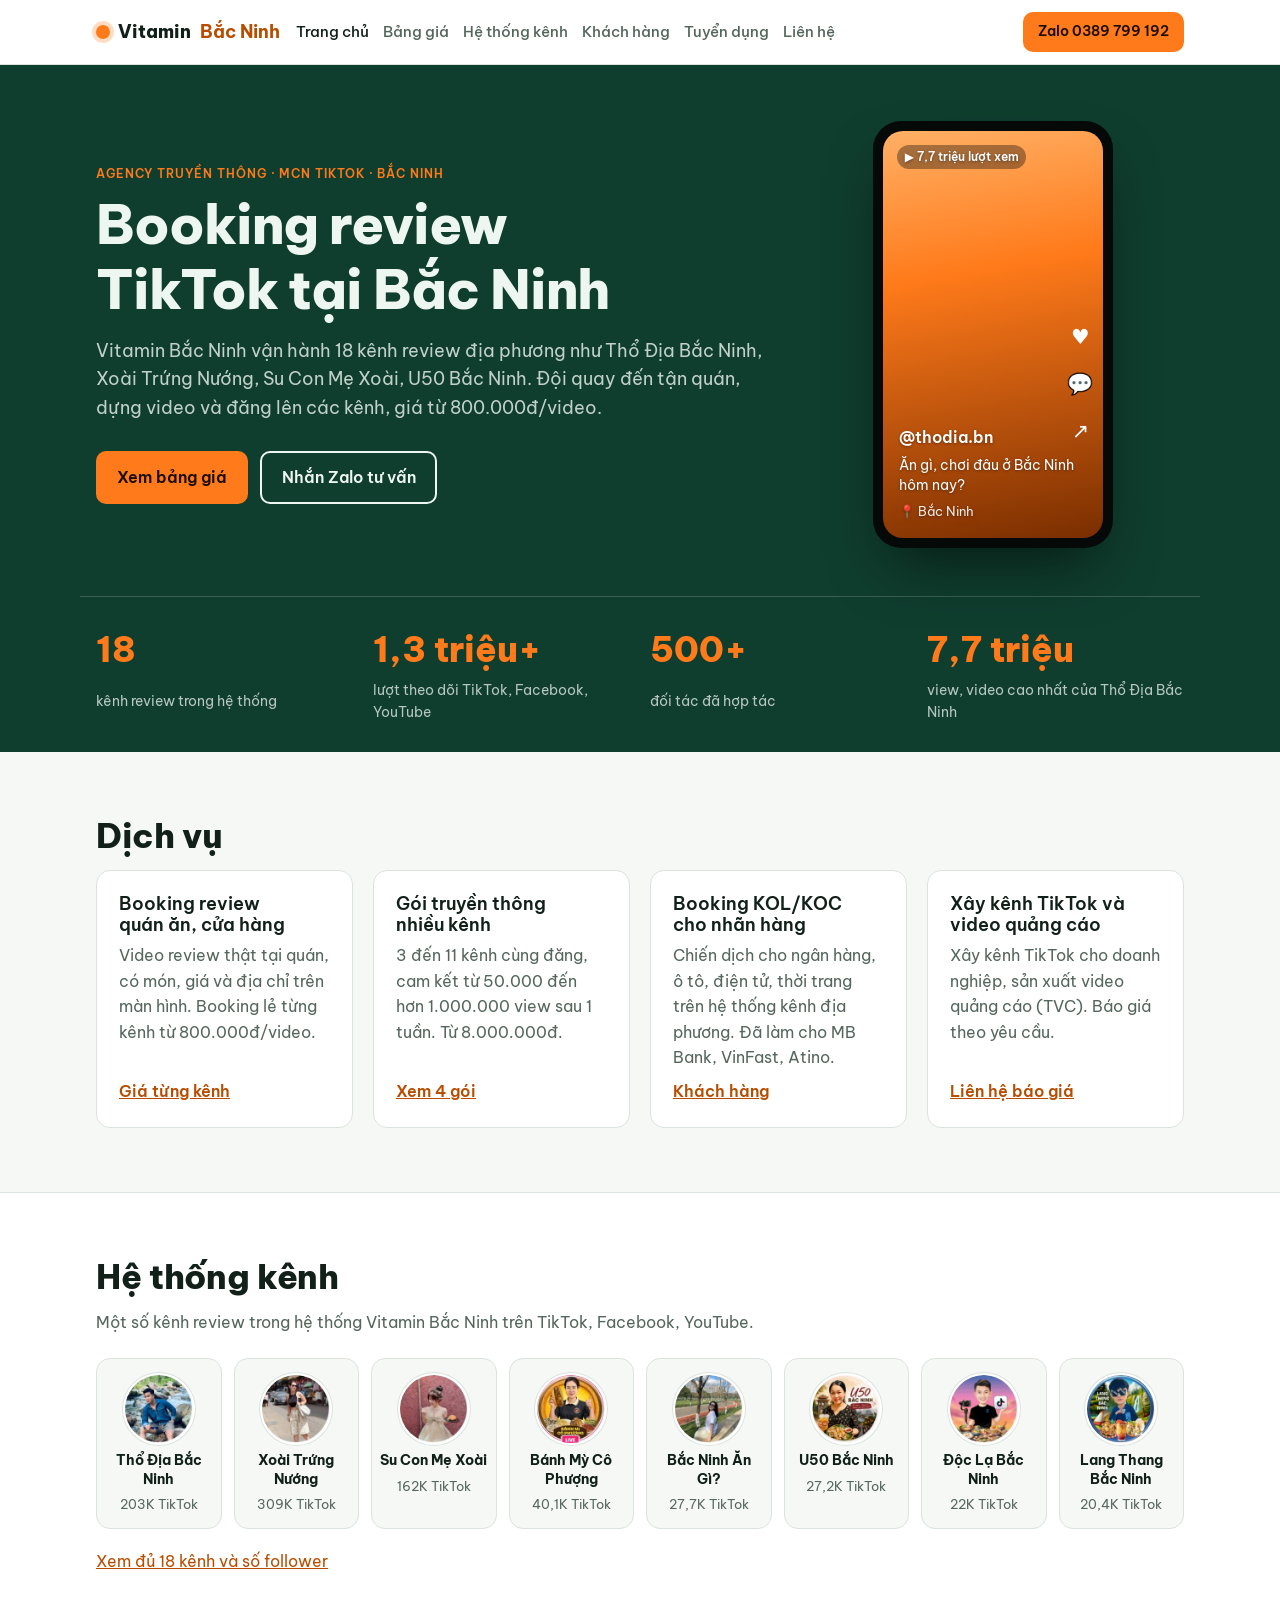
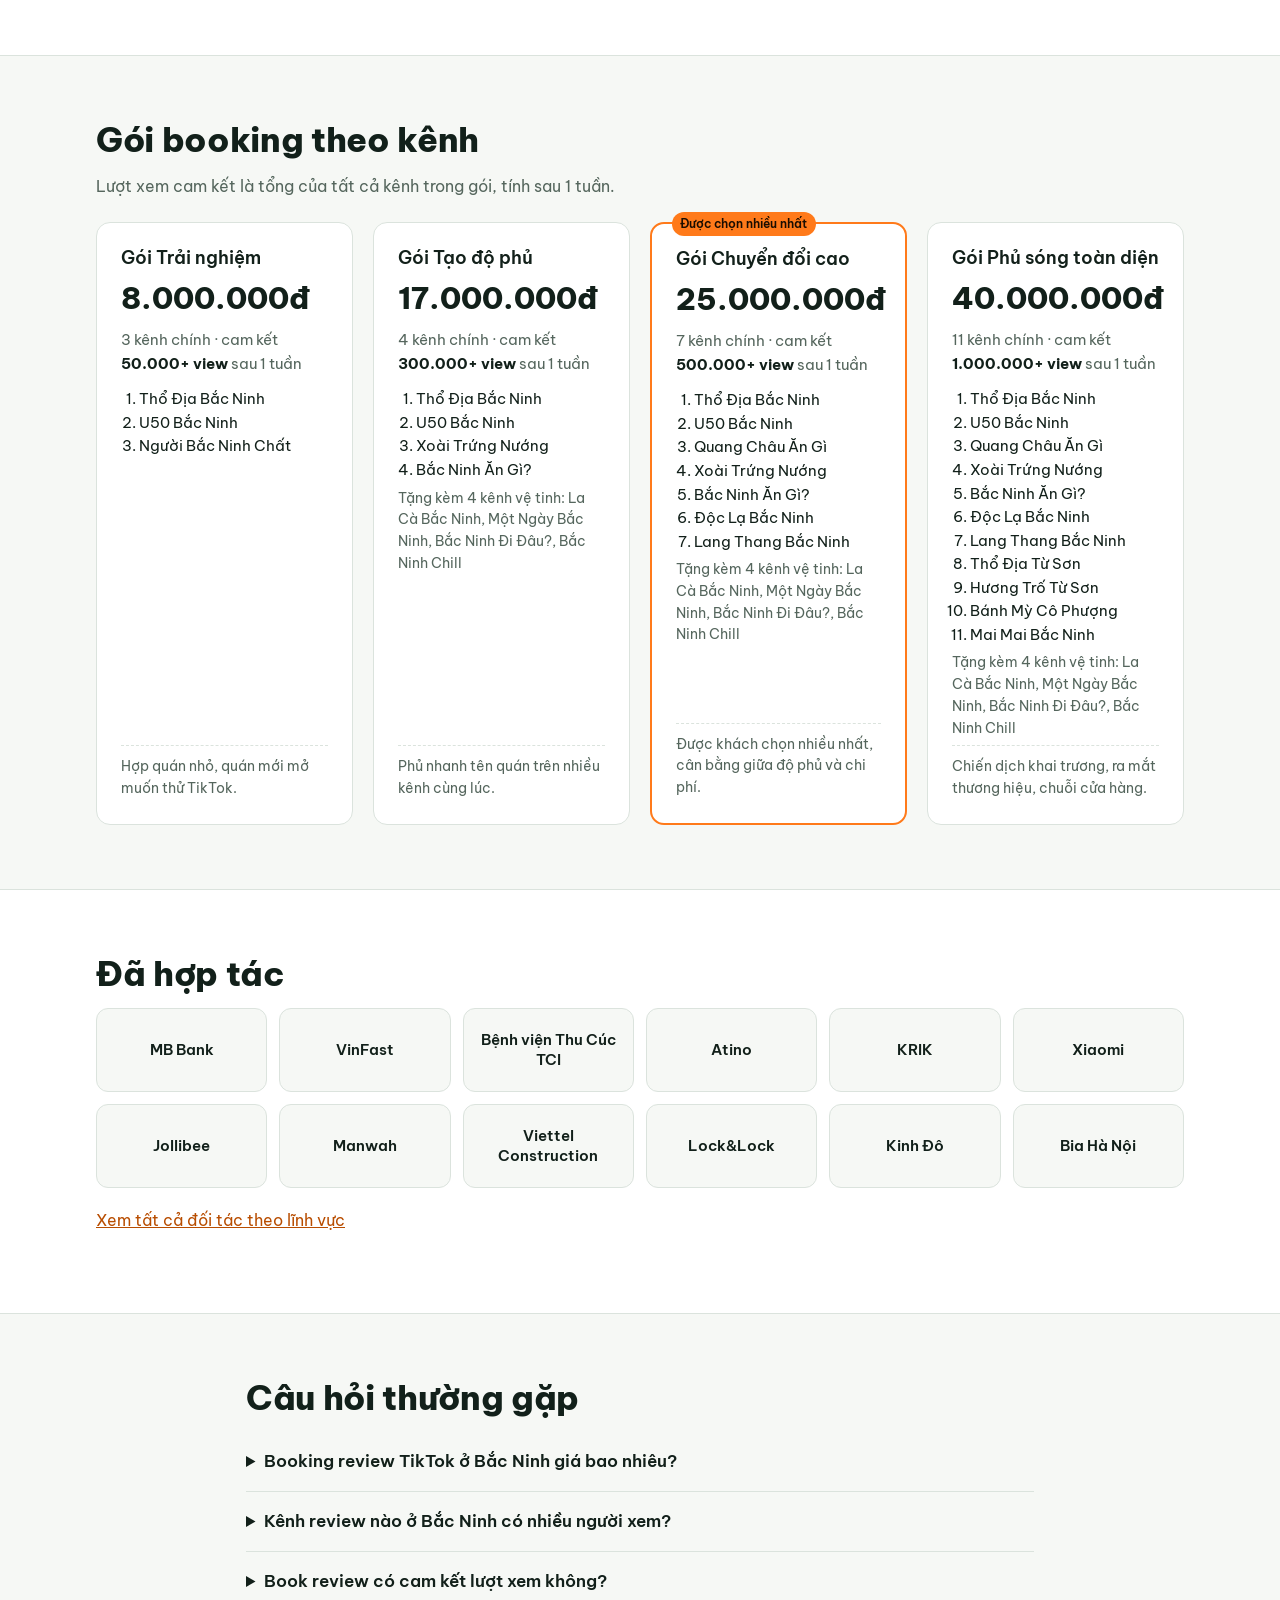
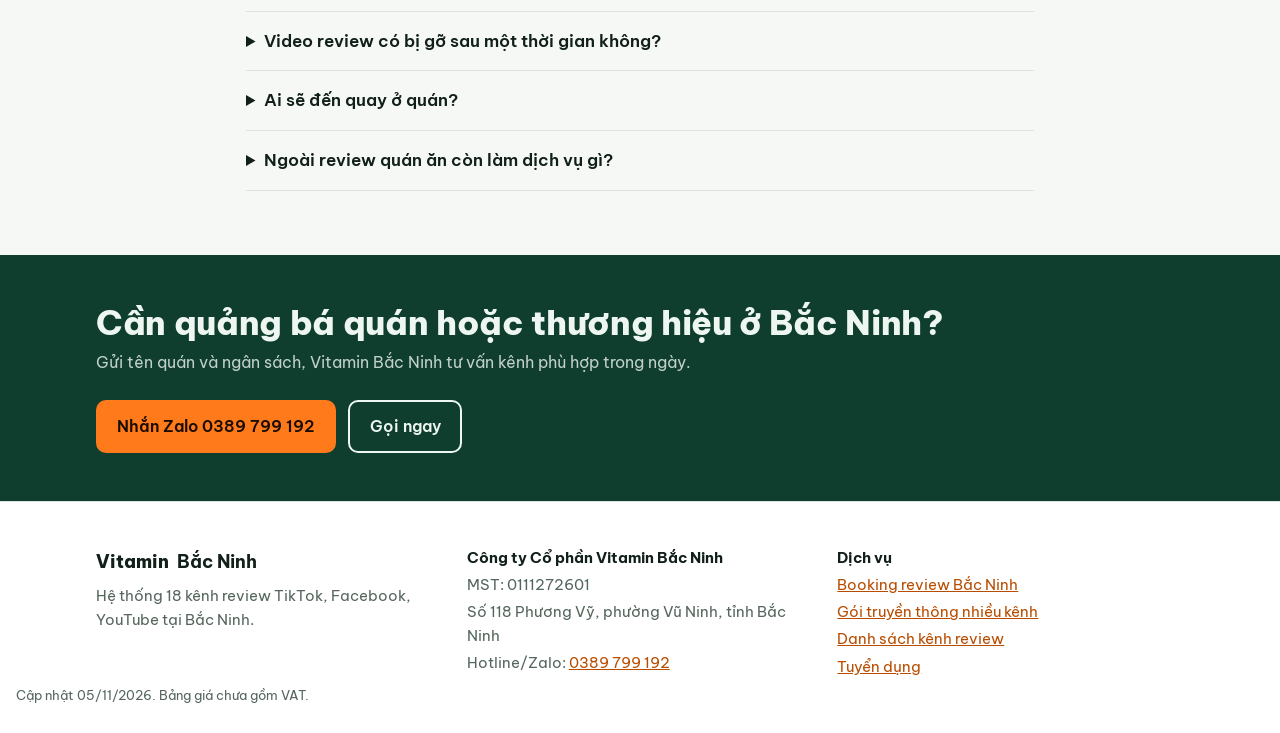
==== commit 89895ab9: "Thêm trang Tuyển dụng (Video Editor, Content Creator, Creator/KOL) và lưới logo đối tác Co-Authored-" ====
--- a/index.html
+++ b/index.html
@@ -139,13 +139,43 @@
 .strip span{font-size:.8rem;color:var(--muted)}
 @media (max-width:1000px){.strip{grid-template-columns:repeat(4,minmax(0,1fr))}}
 @media (max-width:520px){.strip{gap:8px}.strip a{padding:10px 4px}.strip .av{width:56px;height:56px}.strip b{font-size:.78rem}.strip span{font-size:.72rem}}
+.feat{grid-template-columns:repeat(4,minmax(0,1fr))}
+@media (max-width:900px){.feat{grid-template-columns:repeat(2,minmax(0,1fr))}}
+@media (max-width:520px){.feat{grid-template-columns:1fr}}
+/* Lưới logo đối tác: có file logo thì hiện ảnh, chưa có thì hiện ô tên đồng bộ */
+.logos{list-style:none;margin:0 0 20px;padding:0;display:grid;grid-template-columns:repeat(auto-fill,minmax(min(100%,150px),1fr));gap:12px}
+.lg{display:grid;place-items:center;min-height:84px;padding:14px;border:1px solid var(--line);border-radius:12px;background:#fff}
+.lg img{max-width:100%;max-height:48px;object-fit:contain}
+.lg-txt{background:var(--panel)}
+.lg-txt span{font-weight:600;font-size:.95rem;text-align:center;line-height:1.3;color:var(--ink)}
+.sec.alt .lg-txt{background:var(--bg)}
+.lg-group{margin-top:28px}.lg-group h3{margin-bottom:12px;color:var(--muted);font-size:.95rem;text-transform:uppercase;letter-spacing:.05em}
+/* Tuyển dụng */
+.jobs{display:grid;gap:20px}
+.job{padding:24px;border:1px solid var(--line);border-radius:14px;background:var(--panel);display:grid;gap:10px}
+.job h3{font-size:1.3rem}.job p{margin:0}
+.job h4{margin:0 0 4px;font-size:.95rem}
+.job-meta{color:var(--citrus-ink);font-weight:600;font-size:.9rem}
+.job-cols{display:grid;grid-template-columns:repeat(auto-fit,minmax(min(100%,280px),1fr));gap:8px 24px}
+.job-cols .list{margin:0}
+.job-pay{padding:12px 14px;border-radius:10px;background:var(--bg)}
+.apply{display:grid;gap:14px}
+.apply label{display:grid;gap:6px;font-weight:600;font-size:.95rem}
+.apply input,.apply select,.apply textarea{font:inherit;font-weight:400;padding:.65em .8em;border:1px solid var(--line);border-radius:10px;background:var(--panel);color:var(--ink);width:100%}
+.apply input:focus-visible,.apply select:focus-visible,.apply textarea:focus-visible{outline:2px solid var(--citrus);outline-offset:1px}
+.apply-act{display:flex;gap:12px;flex-wrap:wrap}
+.apply button{cursor:pointer;font:inherit;font-weight:600}
+.err{margin:0;color:#c0392b;font-weight:600}
+.svc3{grid-template-columns:repeat(3,minmax(0,1fr))}
+@media (max-width:820px){.svc3{grid-template-columns:repeat(2,minmax(0,1fr))}}
+@media (max-width:520px){.svc3{grid-template-columns:1fr}}
 </style>
-<script type="application/ld+json">{"@context": "https://schema.org", "@type": ["LocalBusiness", "ProfessionalService"], "@id": "https://vitaminbacninh.github.io/#org", "name": "Vitamin Bắc Ninh", "legalName": "Công ty Cổ phần Vitamin Bắc Ninh", "taxID": "0111272601", "url": "https://vitaminbacninh.github.io/", "telephone": "+84389799192", "description": "Vitamin Bắc Ninh vận hành hệ thống 18 kênh review TikTok, Facebook, YouTube tại Bắc Ninh, nhận booking review quán ăn, cửa hàng, booking KOL/KOC, xây kênh và sản xuất video quảng cáo.", "address": {"@type": "PostalAddress", "streetAddress": "Số 118 Phương Vỹ, phường Vũ Ninh", "addressRegion": "Bắc Ninh", "addressCountry": "VN"}, "areaServed": ["Bắc Ninh", "Từ Sơn", "Tiên Du", "Yên Phong", "Quế Võ", "Việt Yên"], "priceRange": "800.000đ – 40.000.000đ", "sameAs": ["https://www.tiktok.com/@thodia.bn", "https://www.youtube.com/@Thodiabacninh", "https://www.tiktok.com/@bacninhangii"]}</script>
-<script type="application/ld+json">{"@context": "https://schema.org", "@type": "FAQPage", "mainEntity": [{"@type": "Question", "name": "Booking review TikTok ở Bắc Ninh giá bao nhiêu?", "acceptedAnswer": {"@type": "Answer", "text": "Tại Vitamin Bắc Ninh, booking lẻ một kênh từ 800.000đ đến 10.000.000đ/video tùy độ lớn của kênh. Kênh lớn nhất là Thổ Địa Bắc Ninh, 6.000.000đ/video. Gói nhiều kênh cùng đăng từ 8.000.000đ (3 kênh) đến 40.000.000đ (11 kênh chính và 4 kênh vệ tinh)."}}, {"@type": "Question", "name": "Kênh review nào ở Bắc Ninh có nhiều người xem?", "acceptedAnswer": {"@type": "Answer", "text": "Hệ thống Vitamin Bắc Ninh có các kênh Thổ Địa Bắc Ninh (203K follower TikTok, 250K Facebook), Xoài Trứng Nướng (309K TikTok, 213K YouTube), Su Con Mẹ Xoài (162K TikTok) và U50 Bắc Ninh. Thổ Địa Bắc Ninh có 25 video trên 1 triệu lượt xem, video cao nhất 7,7 triệu lượt xem."}}, {"@type": "Question", "name": "Book review có cam kết lượt xem không?", "acceptedAnswer": {"@type": "Answer", "text": "Có, với booking theo gói. Lượt xem cam kết là tổng của tất cả kênh trong gói, tính sau 1 tuần: gói 8 triệu từ 50.000 view, gói 17 triệu từ 300.000 view, gói 25 triệu từ 500.000 view, gói 40 triệu từ 1.000.000 view."}}, {"@type": "Question", "name": "Video review có bị gỡ sau một thời gian không?", "acceptedAnswer": {"@type": "Answer", "text": "Không. Video đăng trên kênh được giữ lâu dài, người xem vẫn tìm thấy quán qua video sau nhiều tháng."}}, {"@type": "Question", "name": "Ai sẽ đến quay ở quán?", "acceptedAnswer": {"@type": "Answer", "text": "Đội quay của Vitamin Bắc Ninh đến tận quán, quay món ăn, không gian, giá và đường đến, sau đó dựng video và đăng lên các kênh đã chọn. Chủ quán duyệt video trước khi đăng."}}, {"@type": "Question", "name": "Ngoài review quán ăn còn làm dịch vụ gì?", "acceptedAnswer": {"@type": "Answer", "text": "Vitamin Bắc Ninh nhận booking KOL/KOC cho nhãn hàng, xây kênh TikTok cho doanh nghiệp và sản xuất video quảng cáo (TVC). Liên hệ hotline/Zalo 0389 799 192 để nhận báo giá."}}]}</script>
+<script type="application/ld+json">{"@context": "https://schema.org", "@type": ["LocalBusiness", "ProfessionalService"], "@id": "https://vitaminbacninh.github.io/#org", "name": "Vitamin Bắc Ninh", "legalName": "Công ty Cổ phần Vitamin Bắc Ninh", "taxID": "0111272601", "url": "https://vitaminbacninh.github.io/", "telephone": "+84389799192", "description": "Vitamin Bắc Ninh vận hành hệ thống 18 kênh review TikTok, Facebook, YouTube tại Bắc Ninh, nhận booking review quán ăn, cửa hàng, booking KOL/KOC, xây kênh và sản xuất video quảng cáo.", "address": {"@type": "PostalAddress", "streetAddress": "Số 118 Phương Vỹ, phường Vũ Ninh", "addressRegion": "Bắc Ninh", "addressCountry": "VN"}, "areaServed": ["Bắc Ninh", "Từ Sơn", "Tiên Du", "Yên Phong", "Quế Võ", "Việt Yên"], "priceRange": "800.000đ – 40.000.000đ", "sameAs": ["https://www.tiktok.com/@thodia.bn", "https://www.youtube.com/@Thodiabacninh", "https://www.facebook.com/Thodiabacninh99/", "https://www.tiktok.com/@bacninhangii"]}</script>
+<script type="application/ld+json">{"@context": "https://schema.org", "@type": "FAQPage", "mainEntity": [{"@type": "Question", "name": "Booking review TikTok ở Bắc Ninh giá bao nhiêu?", "acceptedAnswer": {"@type": "Answer", "text": "Tại Vitamin Bắc Ninh, booking lẻ một kênh từ 800.000đ đến 10.000.000đ/video tùy độ lớn của kênh. Kênh lớn nhất là Thổ Địa Bắc Ninh, 6.000.000đ/video. Gói nhiều kênh cùng đăng từ 8.000.000đ (3 kênh) đến 40.000.000đ (11 kênh chính và 4 kênh vệ tinh)."}}, {"@type": "Question", "name": "Kênh review nào ở Bắc Ninh có nhiều người xem?", "acceptedAnswer": {"@type": "Answer", "text": "Hệ thống Vitamin Bắc Ninh có các kênh Thổ Địa Bắc Ninh (203K follower TikTok, 246K Facebook), Xoài Trứng Nướng (309K TikTok, 213K YouTube), Su Con Mẹ Xoài (162K TikTok) và U50 Bắc Ninh. Thổ Địa Bắc Ninh có 25 video trên 1 triệu lượt xem, video cao nhất 7,7 triệu lượt xem."}}, {"@type": "Question", "name": "Book review có cam kết lượt xem không?", "acceptedAnswer": {"@type": "Answer", "text": "Có, với booking theo gói. Lượt xem cam kết là tổng của tất cả kênh trong gói, tính sau 1 tuần: gói 8 triệu từ 50.000 view, gói 17 triệu từ 300.000 view, gói 25 triệu từ 500.000 view, gói 40 triệu từ 1.000.000 view."}}, {"@type": "Question", "name": "Video review có bị gỡ sau một thời gian không?", "acceptedAnswer": {"@type": "Answer", "text": "Không. Video đăng trên kênh được giữ lâu dài, người xem vẫn tìm thấy quán qua video sau nhiều tháng."}}, {"@type": "Question", "name": "Ai sẽ đến quay ở quán?", "acceptedAnswer": {"@type": "Answer", "text": "Đội quay của Vitamin Bắc Ninh đến tận quán, quay món ăn, không gian, giá và đường đến, sau đó dựng video và đăng lên các kênh đã chọn. Chủ quán duyệt video trước khi đăng."}}, {"@type": "Question", "name": "Ngoài review quán ăn còn làm dịch vụ gì?", "acceptedAnswer": {"@type": "Answer", "text": "Vitamin Bắc Ninh nhận booking KOL/KOC cho nhãn hàng, xây kênh TikTok cho doanh nghiệp và sản xuất video quảng cáo (TVC). Liên hệ hotline/Zalo 0389 799 192 để nhận báo giá."}}]}</script>
 </head><body>
 <header class="top"><div class="wrap top-in">
 <a class="logo" href="index.html"><span class="dot" aria-hidden="true"></span>Vitamin <b>Bắc Ninh</b></a>
-<nav aria-label="Menu chính"><a href="index.html" aria-current="page">Trang chủ</a><a href="bang-gia.html">Bảng giá</a><a href="he-thong-kenh.html">Hệ thống kênh</a><a href="khach-hang.html">Khách hàng</a><a href="lien-he.html">Liên hệ</a></nav>
+<nav aria-label="Menu chính"><a href="index.html" aria-current="page">Trang chủ</a><a href="bang-gia.html">Bảng giá</a><a href="he-thong-kenh.html">Hệ thống kênh</a><a href="khach-hang.html">Khách hàng</a><a href="tuyen-dung.html">Tuyển dụng</a><a href="lien-he.html">Liên hệ</a></nav>
 <a class="btn btn-sm" href="https://zalo.me/0389799192" rel="noopener">Zalo 0389 799 192</a>
 </div></header>
 <main><section class="hero"><div class="wrap hero-in">
@@ -217,13 +247,13 @@
 
 <section class="sec alt"><div class="wrap">
 <h2>Đã hợp tác</h2>
-<p class="brands">MB Bank · VinFast · Bệnh viện Thu Cúc TCI · Atino · KRIK · Xiaomi · Jollibee · Manwah · Viettel Construction · Lock&amp;Lock · Kinh Đô · Bia Hà Nội</p>
-<p><a href="khach-hang.html">Xem theo lĩnh vực</a></p>
+<ul class="logos"><li class="lg lg-txt"><span>MB Bank</span></li><li class="lg lg-txt"><span>VinFast</span></li><li class="lg lg-txt"><span>Bệnh viện Thu Cúc TCI</span></li><li class="lg lg-txt"><span>Atino</span></li><li class="lg lg-txt"><span>KRIK</span></li><li class="lg lg-txt"><span>Xiaomi</span></li><li class="lg lg-txt"><span>Jollibee</span></li><li class="lg lg-txt"><span>Manwah</span></li><li class="lg lg-txt"><span>Viettel Construction</span></li><li class="lg lg-txt"><span>Lock&amp;Lock</span></li><li class="lg lg-txt"><span>Kinh Đô</span></li><li class="lg lg-txt"><span>Bia Hà Nội</span></li></ul>
+<p><a href="khach-hang.html">Xem tất cả đối tác theo lĩnh vực</a></p>
 </div></section>
 
 <section class="sec"><div class="wrap narrow">
 <h2>Câu hỏi thường gặp</h2>
-<div class="faq"><details><summary>Booking review TikTok ở Bắc Ninh giá bao nhiêu?</summary><p>Tại Vitamin Bắc Ninh, booking lẻ một kênh từ 800.000đ đến 10.000.000đ/video tùy độ lớn của kênh. Kênh lớn nhất là Thổ Địa Bắc Ninh, 6.000.000đ/video. Gói nhiều kênh cùng đăng từ 8.000.000đ (3 kênh) đến 40.000.000đ (11 kênh chính và 4 kênh vệ tinh).</p></details><details><summary>Kênh review nào ở Bắc Ninh có nhiều người xem?</summary><p>Hệ thống Vitamin Bắc Ninh có các kênh Thổ Địa Bắc Ninh (203K follower TikTok, 250K Facebook), Xoài Trứng Nướng (309K TikTok, 213K YouTube), Su Con Mẹ Xoài (162K TikTok) và U50 Bắc Ninh. Thổ Địa Bắc Ninh có 25 video trên 1 triệu lượt xem, video cao nhất 7,7 triệu lượt xem.</p></details><details><summary>Book review có cam kết lượt xem không?</summary><p>Có, với booking theo gói. Lượt xem cam kết là tổng của tất cả kênh trong gói, tính sau 1 tuần: gói 8 triệu từ 50.000 view, gói 17 triệu từ 300.000 view, gói 25 triệu từ 500.000 view, gói 40 triệu từ 1.000.000 view.</p></details><details><summary>Video review có bị gỡ sau một thời gian không?</summary><p>Không. Video đăng trên kênh được giữ lâu dài, người xem vẫn tìm thấy quán qua video sau nhiều tháng.</p></details><details><summary>Ai sẽ đến quay ở quán?</summary><p>Đội quay của Vitamin Bắc Ninh đến tận quán, quay món ăn, không gian, giá và đường đến, sau đó dựng video và đăng lên các kênh đã chọn. Chủ quán duyệt video trước khi đăng.</p></details><details><summary>Ngoài review quán ăn còn làm dịch vụ gì?</summary><p>Vitamin Bắc Ninh nhận booking KOL/KOC cho nhãn hàng, xây kênh TikTok cho doanh nghiệp và sản xuất video quảng cáo (TVC). Liên hệ hotline/Zalo 0389 799 192 để nhận báo giá.</p></details></div>
+<div class="faq"><details><summary>Booking review TikTok ở Bắc Ninh giá bao nhiêu?</summary><p>Tại Vitamin Bắc Ninh, booking lẻ một kênh từ 800.000đ đến 10.000.000đ/video tùy độ lớn của kênh. Kênh lớn nhất là Thổ Địa Bắc Ninh, 6.000.000đ/video. Gói nhiều kênh cùng đăng từ 8.000.000đ (3 kênh) đến 40.000.000đ (11 kênh chính và 4 kênh vệ tinh).</p></details><details><summary>Kênh review nào ở Bắc Ninh có nhiều người xem?</summary><p>Hệ thống Vitamin Bắc Ninh có các kênh Thổ Địa Bắc Ninh (203K follower TikTok, 246K Facebook), Xoài Trứng Nướng (309K TikTok, 213K YouTube), Su Con Mẹ Xoài (162K TikTok) và U50 Bắc Ninh. Thổ Địa Bắc Ninh có 25 video trên 1 triệu lượt xem, video cao nhất 7,7 triệu lượt xem.</p></details><details><summary>Book review có cam kết lượt xem không?</summary><p>Có, với booking theo gói. Lượt xem cam kết là tổng của tất cả kênh trong gói, tính sau 1 tuần: gói 8 triệu từ 50.000 view, gói 17 triệu từ 300.000 view, gói 25 triệu từ 500.000 view, gói 40 triệu từ 1.000.000 view.</p></details><details><summary>Video review có bị gỡ sau một thời gian không?</summary><p>Không. Video đăng trên kênh được giữ lâu dài, người xem vẫn tìm thấy quán qua video sau nhiều tháng.</p></details><details><summary>Ai sẽ đến quay ở quán?</summary><p>Đội quay của Vitamin Bắc Ninh đến tận quán, quay món ăn, không gian, giá và đường đến, sau đó dựng video và đăng lên các kênh đã chọn. Chủ quán duyệt video trước khi đăng.</p></details><details><summary>Ngoài review quán ăn còn làm dịch vụ gì?</summary><p>Vitamin Bắc Ninh nhận booking KOL/KOC cho nhãn hàng, xây kênh TikTok cho doanh nghiệp và sản xuất video quảng cáo (TVC). Liên hệ hotline/Zalo 0389 799 192 để nhận báo giá.</p></details></div>
 </div></section>
 <section class="cta"><div class="wrap cta-in">
 <div><h2>Cần quảng bá quán hoặc thương hiệu ở Bắc Ninh?</h2><p>Gửi tên quán và ngân sách, Vitamin Bắc Ninh tư vấn kênh phù hợp trong ngày.</p></div>
@@ -232,6 +262,6 @@
 <footer class="foot"><div class="wrap foot-in">
 <div><p class="logo">Vitamin <b>Bắc Ninh</b></p><p>Hệ thống 18 kênh review TikTok, Facebook, YouTube tại Bắc Ninh.</p></div>
 <div><p><b>Công ty Cổ phần Vitamin Bắc Ninh</b></p><p>MST: 0111272601</p><p>Số 118 Phương Vỹ, phường Vũ Ninh, tỉnh Bắc Ninh</p><p>Hotline/Zalo: <a href="tel:+84389799192">0389 799 192</a></p></div>
-<div><p><b>Dịch vụ</b></p><p><a href="bang-gia.html">Booking review Bắc Ninh</a></p><p><a href="bang-gia.html#goi">Gói truyền thông nhiều kênh</a></p><p><a href="he-thong-kenh.html">Danh sách kênh review</a></p></div>
-</div><p class="wrap fine">Cập nhật 04/11/2026. Bảng giá chưa gồm VAT.</p></footer>
+<div><p><b>Dịch vụ</b></p><p><a href="bang-gia.html">Booking review Bắc Ninh</a></p><p><a href="bang-gia.html#goi">Gói truyền thông nhiều kênh</a></p><p><a href="he-thong-kenh.html">Danh sách kênh review</a></p><p><a href="tuyen-dung.html">Tuyển dụng</a></p></div>
+</div><p class="wrap fine">Cập nhật 05/11/2026. Bảng giá chưa gồm VAT.</p></footer>
 </body></html>
